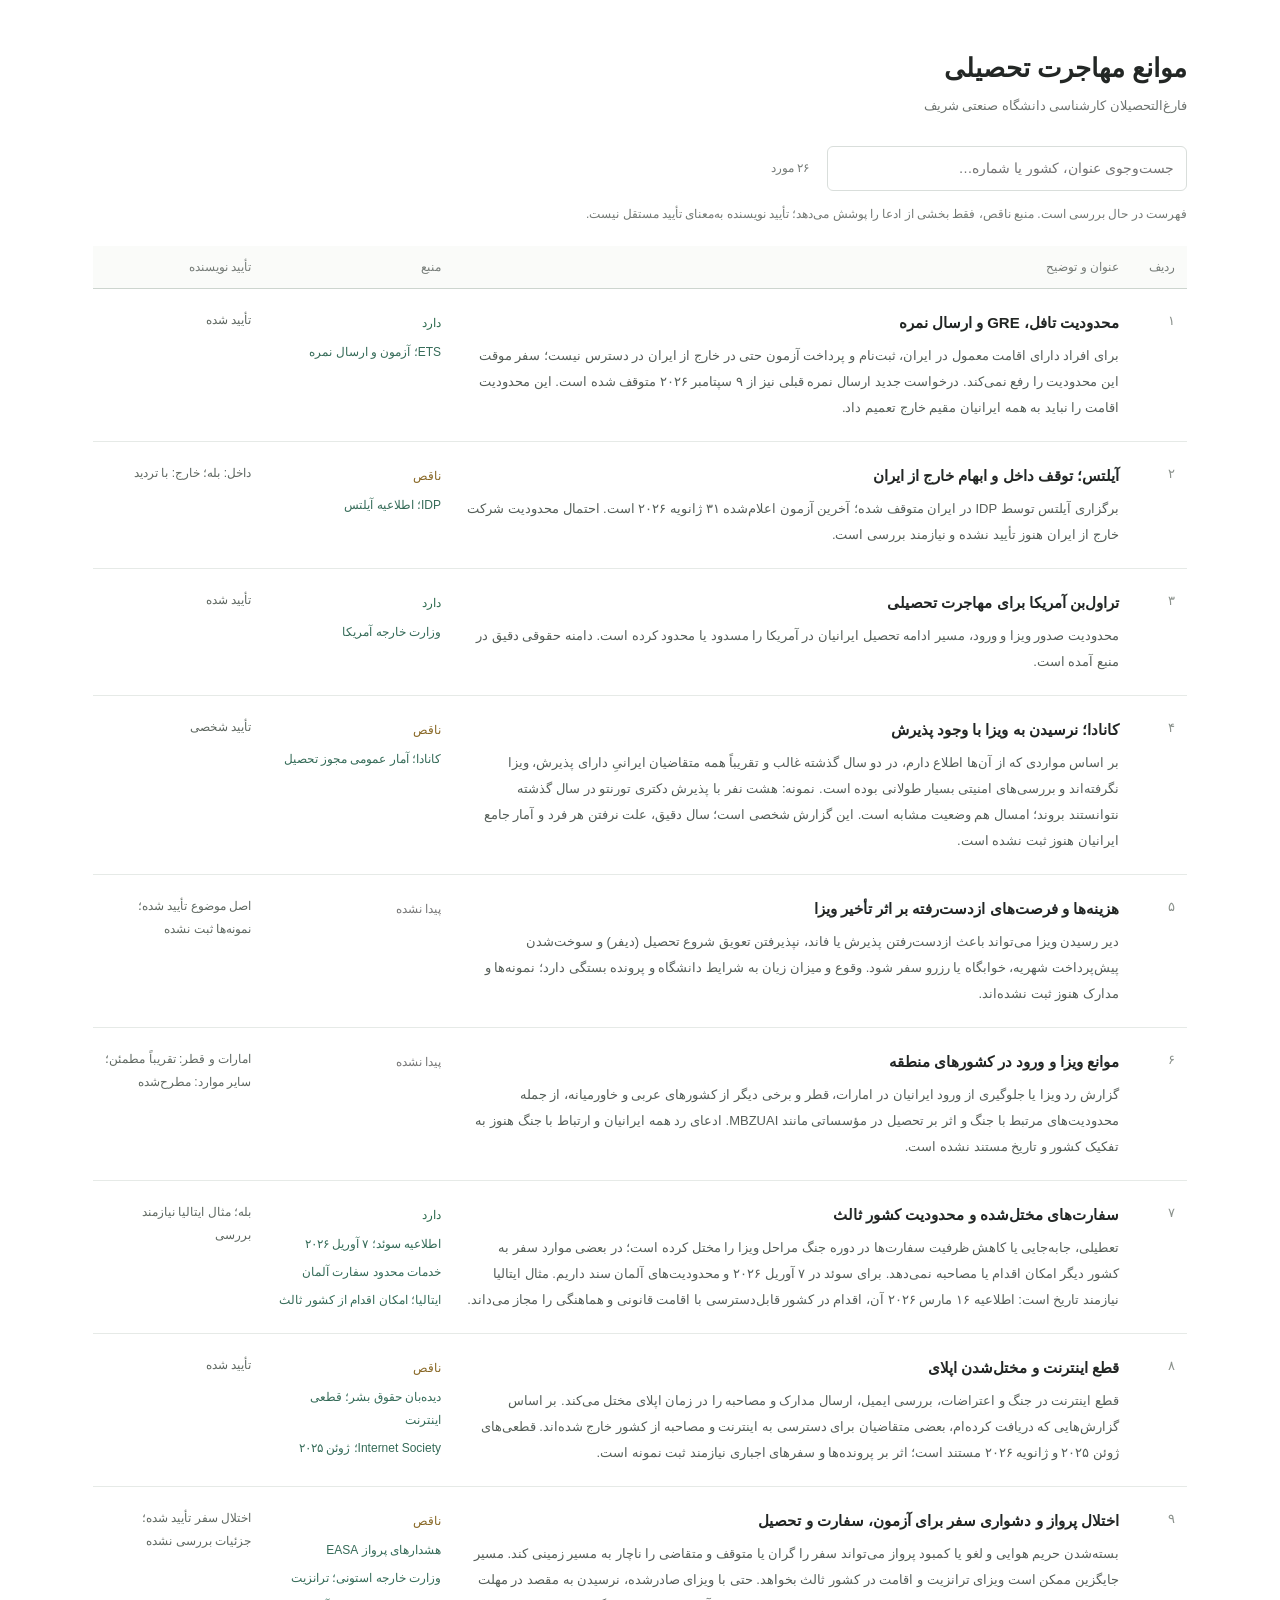
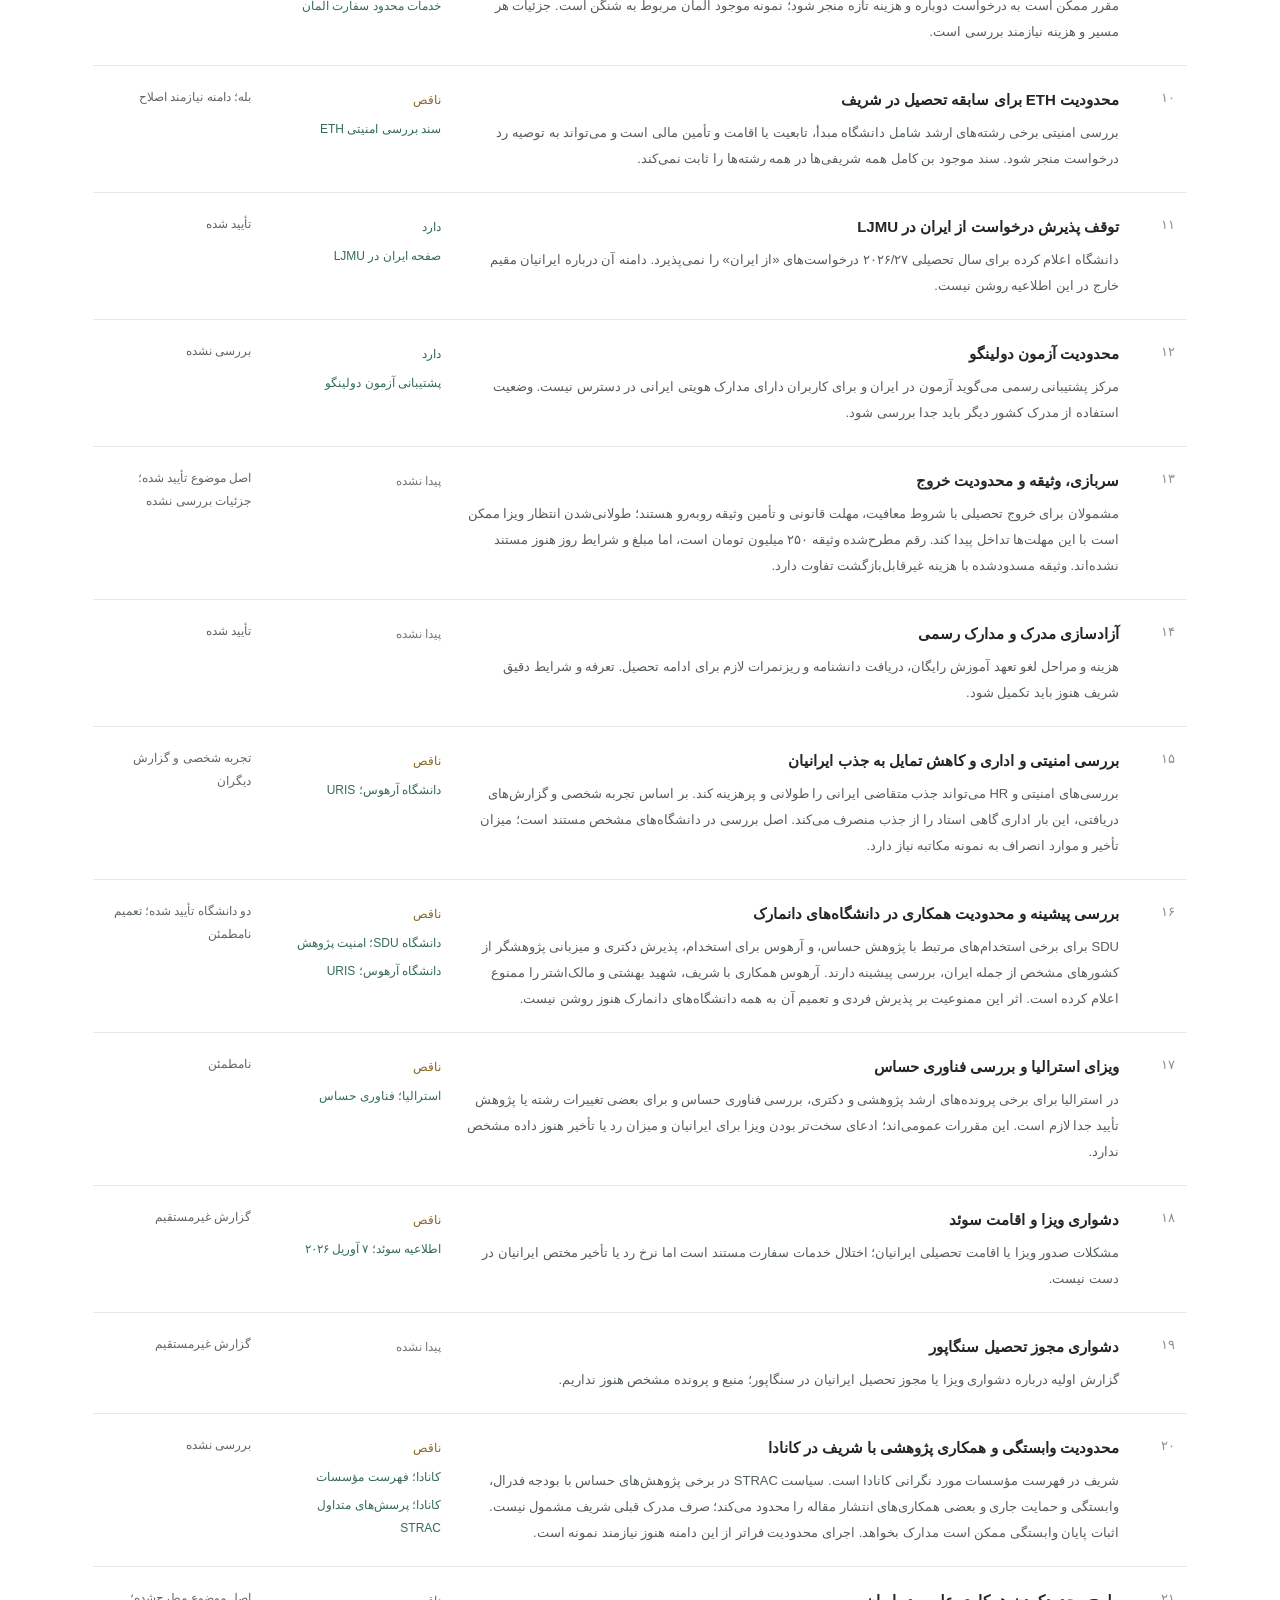
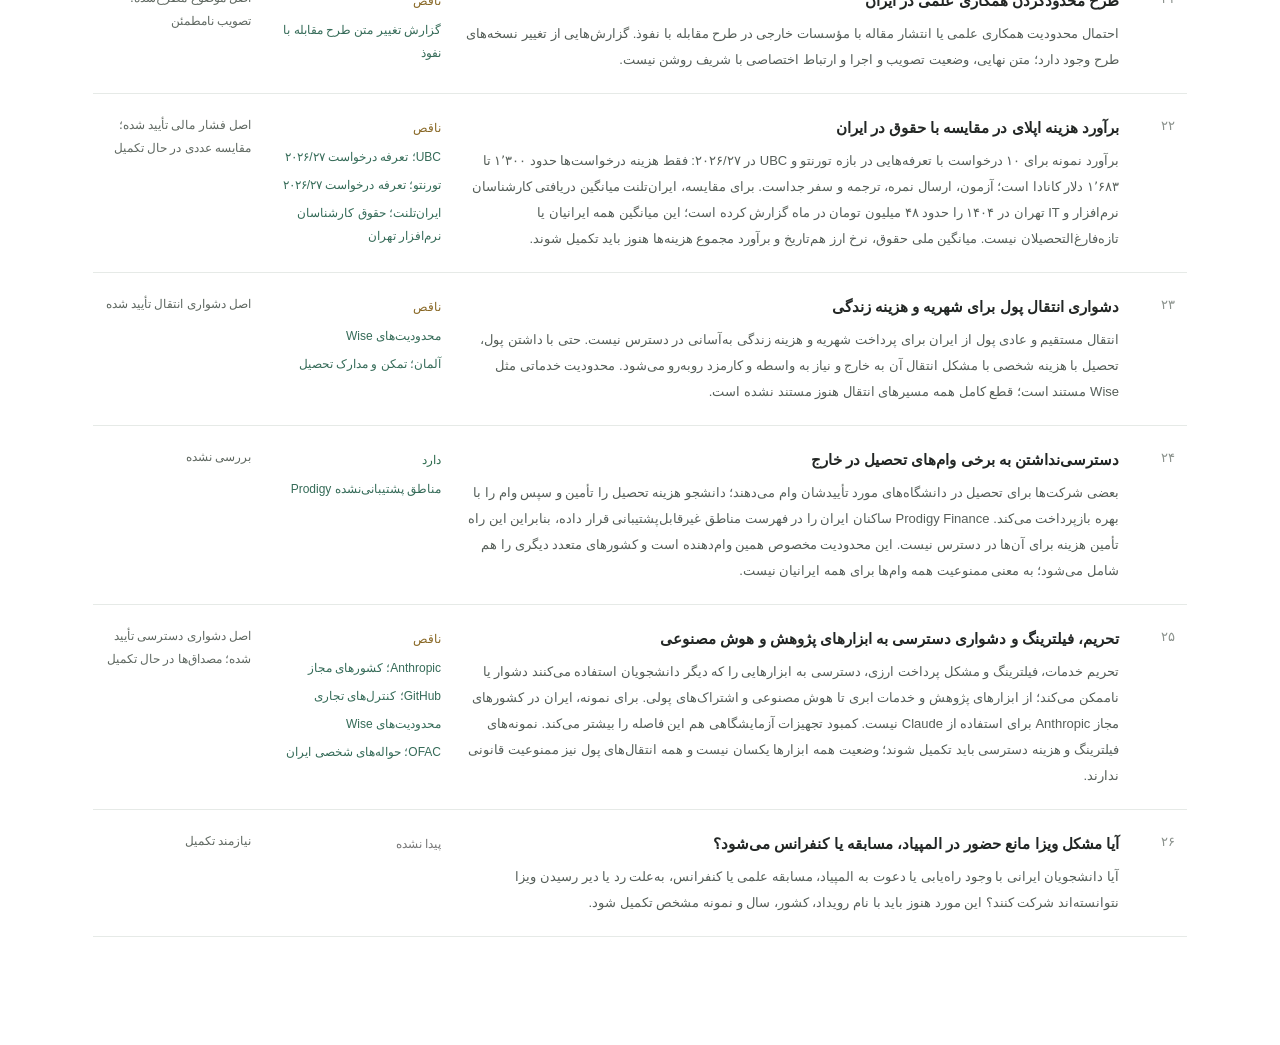
==== review.html @ e040405c "Add offline website and Persian reading guide" ====
<!doctype html>
<html lang="fa" dir="rtl"><head><meta charset="utf-8"><meta name="viewport" content="width=device-width, initial-scale=1"><meta name="description" content="موانع ادامه تحصیل فارغ‌التحصیلان شریف؛ منابع و وضعیت بررسی"><title>موانع مهاجرت تحصیلی</title><style>*{box-sizing:border-box}body{margin:0;background:#fff;color:#232725;font-family:Tahoma,Arial,sans-serif;font-size:14px;line-height:1.9}main{max-width:1150px;margin:48px auto;padding:0 28px 60px}header{margin-bottom:28px}h1{font-size:26px;line-height:1.6;margin:0 0 4px}header p{margin:0;color:#6d736f;font-size:13px}.toolbar{display:flex;align-items:center;gap:18px;margin-bottom:12px}input{font:inherit;width:360px;max-width:100%;border:1px solid #d9dedb;border-radius:6px;padding:8px 12px;background:#fff;color:inherit}input:focus{outline:2px solid #729d8b;outline-offset:2px}#result-count{color:#757b77;font-size:12px;white-space:nowrap}.note{font-size:12px;color:#737974;margin:0 0 20px}table{width:100%;border-collapse:collapse;table-layout:fixed;text-align:right}th{font-size:12px;font-weight:400;color:#757b77;padding:10px 12px;border-bottom:1px solid #cdd5cf;background:#fafbf9}td{vertical-align:top;padding:20px 12px;border-bottom:1px solid #e6eae7}.num-col{width:56px}.source-col{width:190px}.confirm-col{width:170px}.number{color:#8a918c;font-size:13px}h2{font-size:15px;line-height:1.8;margin:0 0 7px}td p{margin:0;font-size:13px;color:#555e58;line-height:2}.status{font-size:12px;display:inline-block;margin-bottom:6px}.has-source{color:#2c6a4d}.partial{color:#876623}.missing{color:#777}.source-links{display:grid;gap:5px}.source-links a{font-size:12px;color:#356b58;text-decoration:none;text-underline-offset:4px}.source-links a:hover{text-decoration:underline}.confirmation{font-size:12px;color:#5f6861}tr:target{background:#f4f8f3}.sr-only{position:absolute;width:1px;height:1px;padding:0;margin:-1px;overflow:hidden;clip:rect(0,0,0,0);white-space:nowrap;border:0}[hidden]{display:none!important}#empty{color:#737974;text-align:center;padding:24px}@media(max-width:700px){main{margin:26px auto;padding:0 18px 40px}h1{font-size:22px}.toolbar{gap:10px}input{min-width:0;flex:1}table,tbody{display:block}thead{display:none}tr{display:grid;grid-template-columns:30px minmax(0,1fr);padding:18px 0;border-bottom:1px solid #e0e6e1}td{border:0;padding:0}td.number{grid-row:1 / 4;padding-top:2px}td.content{margin-bottom:12px}td.source,td.confirmation{grid-column:2;margin-top:8px}td.source::before{content:'منبع: ';font-size:12px;color:#737974}td.confirmation::before{content:'تأیید نویسنده: ';color:#737974}h2{font-size:14px}}@media print{main{margin:0;padding:0}.toolbar{display:none}.source-col{width:150px}.confirm-col{width:120px}td{padding:12px 8px}tr{break-inside:avoid}a{color:#222!important}}</style></head>
<body><main><header><h1>موانع مهاجرت تحصیلی</h1><p>فارغ‌التحصیلان کارشناسی دانشگاه صنعتی شریف</p></header>
<div class="toolbar"><label class="sr-only" for="search">جست‌وجو</label><input id="search" type="search" placeholder="جست‌وجوی عنوان، کشور یا شماره…" autocomplete="off"><span id="result-count" aria-live="polite"></span></div>
<p class="note">فهرست در حال بررسی است. منبع ناقص، فقط بخشی از ادعا را پوشش می‌دهد؛ تأیید نویسنده به‌معنای تأیید مستقل نیست.</p>
<table><thead><tr><th scope="col" class="num-col">ردیف</th><th scope="col">عنوان و توضیح</th><th scope="col" class="source-col">منبع</th><th scope="col" class="confirm-col">تأیید نویسنده</th></tr></thead><tbody id="list"></tbody></table><p id="empty" hidden>موردی پیدا نشد.</p>
</main><script>const sources={
  "ets": [
    "ETS؛ آزمون و ارسال نمره",
    "https://www.ets.org/iran-testing-update.html"
  ],
  "ielts": [
    "IDP؛ اطلاعیه آیلتس",
    "https://ielts.idp.com/iran/about/ielts-announcement"
  ],
  "usa": [
    "وزارت خارجه آمریکا",
    "https://travel.state.gov/content/travel/en/News/visas-news/suspension-of-visa-issuance-to-foreign-nationals-to-protect-the-security-of-the-united-states.html"
  ],
  "eth": [
    "سند بررسی امنیتی ETH",
    "https://ethz.ch/content/dam/ethz/associates/services/finance-and-controlling/open/Compliance/Exportkontrolle/Englisch/Factsheet_on_the_assessment_of_Master%27s_applications_security_screening.pdf"
  ],
  "ljmu": [
    "صفحه ایران در LJMU",
    "https://www.ljmu.ac.uk/study/courses/international-entry-requirements/iran"
  ],
  "det": [
    "پشتیبانی آزمون دولینگو",
    "https://testcenter.zendesk.com/hc/en-us/articles/48404390966925-Is-The-Duolingo-English-Test-available-in-Iran"
  ],
  "sweden": [
    "اطلاعیه سوئد؛ ۷ آوریل ۲۰۲۶",
    "https://www.swedenabroad.se/globalassets/ambassader/iran-teheran/documents/migration-till-hemsidan_engelska_260407.pdf"
  ],
  "germany": [
    "خدمات محدود سفارت آلمان",
    "https://teheran.diplo.de/ir-de/2752046-2752046"
  ],
  "italy": [
    "ایتالیا؛ امکان اقدام از کشور ثالث",
    "https://ambteheran.esteri.it/it/news/dall_ambasciata/2026/03/rilascio-dei-visti-allutenza-iraniana/"
  ],
  "internet": [
    "دیده‌بان حقوق بشر؛ قطعی اینترنت",
    "https://www.hrw.org/news/2026/01/12/irans-internet-blackout-concealing-atrocities"
  ],
  "warinternet": [
    "Internet Society؛ ژوئن ۲۰۲۵",
    "https://pulse.internetsociety.org/en/shutdowns/internet-suspended-in-iran-13-june-2025/"
  ],
  "flight": [
    "هشدارهای پرواز EASA",
    "https://www.easa.europa.eu/en/domains/air-operations/czibs"
  ],
  "au": [
    "دانشگاه آرهوس؛ URIS",
    "https://medarbejdere.au.dk/en/administration/research-support-and-collaboration/uris"
  ],
  "sdu": [
    "دانشگاه SDU؛ امنیت پژوهش",
    "https://sdunet.dk/en/servicesider/uris"
  ],
  "atas": [
    "راهنمای رسمی ATAS",
    "https://www.gov.uk/guidance/academic-technology-approval-scheme"
  ],
  "nl": [
    "دولت هلند؛ تحریم دانش",
    "https://www.government.nl/faq/secondary-vocational-education-mbo-and-tertiary-higher-education/do-i-need-an-exemption-from-the-knowledge-embargo"
  ],
  "australia": [
    "استرالیا؛ فناوری حساس",
    "https://www.homeaffairs.gov.au/about-us/our-portfolios/national-security/technology-and-data-security/critical-technology"
  ],
  "ausvisa": [
    "استرالیا؛ ویزای دانشجویی",
    "https://immi.homeaffairs.gov.au/visas/getting-a-visa/visa-listing/student-500"
  ],
  "strac": [
    "کانادا؛ پرسش‌های متداول STRAC",
    "https://www.science.gc.ca/site/science/en/safeguarding-your-research/guidelines-and-tools-implement-research-security/sensitive-technology-research-and-affiliations-concern/frequently-asked-questions-faq-policy-sensitive-technology-research-and-affiliations-concern"
  ],
  "nro": [
    "کانادا؛ فهرست مؤسسات",
    "https://science.gc.ca/site/science/en/safeguarding-your-research/guidelines-and-tools-implement-research-security/sensitive-technology-research-and-affiliations-concern/named-research-organizations"
  ],
  "bill": [
    "گزارش تغییر متن طرح مقابله با نفوذ",
    "https://parsi.euronews.com/2026/08/25/iran-foreign-influence-bill-impact-on-education-work-media-and-iranians-abroad"
  ],
  "toronto": [
    "شرایط پذیرش تورنتو",
    "https://www.sgs.utoronto.ca/future-students/admission-application-requirements/"
  ],
  "ubc": [
    "UBC؛ معافیت هزینه درخواست",
    "https://www.grad.ubc.ca/faq/3240"
  ],
  "wise": [
    "محدودیت‌های Wise",
    "https://wise.com/help/articles/2978049/where-can-i-use-wise"
  ],
  "loan": [
    "مناطق پشتیبانی‌نشده Prodigy",
    "https://support.prodigyfinance.com/hc/en-us/articles/360000134385-Which-regions-aren-t-eligible-for-a-loan"
  ],
  "fundde": [
    "آلمان؛ تمکن و مدارک تحصیل",
    "https://teheran.diplo.de/ir-de/02-service/merkblatt-studium-2492580"
  ],
  "funduk": [
    "بریتانیا؛ شرایط مالی",
    "https://www.gov.uk/student-visa/money"
  ],
  "github": [
    "GitHub؛ کنترل‌های تجاری",
    "https://docs.github.com/en/site-policy/other-site-policies/github-and-trade-controls"
  ],
  "women": [
    "گزارش محدودیت سفر زنان",
    "https://www.hrw.org/report/2023/07/18/trapped/how-male-guardianship-policies-restrict-womens-travel-and-mobility-middle"
  ],
  "transit": [
    "وزارت خارجه استونی؛ ترانزیت",
    "https://www.vm.ee/en/consular-visa-and-travel-information/visa-information/application-schengen-visa"
  ],
  "canada": [
    "کانادا؛ آمار عمومی مجوز تحصیل",
    "https://www.canada.ca/en/immigration-refugees-citizenship/corporate/transparency/committees/cimm-mar-23-2026/international-students.html"
  ],
  "ubcfee": [
    "UBC؛ تعرفه درخواست ۲۰۲۶/۲۷",
    "https://www.grad.ubc.ca/prospective-students/application-admission/online-application-fee"
  ],
  "torontofee": [
    "تورنتو؛ تعرفه درخواست ۲۰۲۶/۲۷",
    "https://www.sgs.utoronto.ca/future-students/faq/"
  ],
  "salary": [
    "ایران‌تلنت؛ حقوق کارشناسان نرم‌افزار تهران",
    "https://salary.irantalent.com/salary-report/software-it-infrastructure-expert-salary/"
  ],
  "claude": [
    "Anthropic؛ کشورهای مجاز",
    "https://www.anthropic.com/supported-countries"
  ],
  "remittance": [
    "OFAC؛ حواله‌های شخصی ایران",
    "https://ofac.treasury.gov/faqs/243"
  ]
};
const rawRows=[
  [
    "محدودیت تافل، GRE و ارسال نمره",
    "برای افراد دارای اقامت معمول در ایران، ثبت‌نام و پرداخت آزمون حتی در خارج از ایران در دسترس نیست؛ سفر موقت این محدودیت را رفع نمی‌کند. درخواست جدید ارسال نمره قبلی نیز از ۹ سپتامبر ۲۰۲۶ متوقف شده است. این محدودیت اقامت را نباید به همه ایرانیان مقیم خارج تعمیم داد.",
    "آزمون",
    "دارد",
    "تأیید شده",
    [
      "ets"
    ],
    "۸، ۱۰، ۱۱",
    "نویسنده"
  ],
  [
    "آیلتس؛ توقف داخل و ابهام خارج از ایران",
    "برگزاری آیلتس توسط IDP در ایران متوقف شده؛ آخرین آزمون اعلام‌شده ۳۱ ژانویه ۲۰۲۶ است. احتمال محدودیت شرکت خارج از ایران هنوز تأیید نشده و نیازمند بررسی است.",
    "آزمون",
    "ناقص",
    "داخل: بله؛ خارج: با تردید",
    [
      "ielts"
    ],
    "۹",
    "نویسنده"
  ],
  [
    "تراول‌بن آمریکا برای مهاجرت تحصیلی",
    "محدودیت صدور ویزا و ورود، مسیر ادامه تحصیل ایرانیان در آمریکا را مسدود یا محدود کرده است. دامنه حقوقی دقیق در منبع آمده است.",
    "ویزا و مقصد",
    "دارد",
    "تأیید شده",
    [
      "usa"
    ],
    "۱",
    "نویسنده"
  ],
  [
    "کانادا؛ نرسیدن به ویزا با وجود پذیرش",
    "بر اساس مواردی که از آن‌ها اطلاع دارم، در دو سال گذشته غالب و تقریباً همه متقاضیان ایرانیِ دارای پذیرش، ویزا نگرفته‌اند و بررسی‌های امنیتی بسیار طولانی بوده است. نمونه: هشت نفر با پذیرش دکتری تورنتو در سال گذشته نتوانستند بروند؛ امسال هم وضعیت مشابه است. این گزارش شخصی است؛ سال دقیق، علت نرفتن هر فرد و آمار جامع ایرانیان هنوز ثبت نشده است.",
    "ویزا و مقصد",
    "ناقص",
    "تأیید شخصی",
    [
      "canada"
    ],
    "۲، ۳",
    "نویسنده"
  ],
  [
    "هزینه‌ها و فرصت‌های ازدست‌رفته بر اثر تأخیر ویزا",
    "دیر رسیدن ویزا می‌تواند باعث ازدست‌رفتن پذیرش یا فاند، نپذیرفتن تعویق شروع تحصیل (دیفر) و سوخت‌شدن پیش‌پرداخت شهریه، خوابگاه یا رزرو سفر شود. وقوع و میزان زیان به شرایط دانشگاه و پرونده بستگی دارد؛ نمونه‌ها و مدارک هنوز ثبت نشده‌اند.",
    "پیامدها",
    "پیدا نشده",
    "اصل موضوع تأیید شده؛ نمونه‌ها ثبت نشده",
    [],
    "۵۵، ۵۷",
    "پیشنهاد پژوهش"
  ],
  [
    "موانع ویزا و ورود در کشورهای منطقه",
    "گزارش رد ویزا یا جلوگیری از ورود ایرانیان در امارات، قطر و برخی دیگر از کشورهای عربی و خاورمیانه، از جمله محدودیت‌های مرتبط با جنگ و اثر بر تحصیل در مؤسساتی مانند MBZUAI. ادعای رد همه ایرانیان و ارتباط با جنگ هنوز به تفکیک کشور و تاریخ مستند نشده است.",
    "ویزا و مقصد",
    "پیدا نشده",
    "امارات و قطر: تقریباً مطمئن؛ سایر موارد: مطرح‌شده",
    [],
    "۴، ۵",
    "نویسنده"
  ],
  [
    "سفارت‌های مختل‌شده و محدودیت کشور ثالث",
    "تعطیلی، جابه‌جایی یا کاهش ظرفیت سفارت‌ها در دوره جنگ مراحل ویزا را مختل کرده است؛ در بعضی موارد سفر به کشور دیگر امکان اقدام یا مصاحبه نمی‌دهد. برای سوئد در ۷ آوریل ۲۰۲۶ و محدودیت‌های آلمان سند داریم. مثال ایتالیا نیازمند تاریخ است: اطلاعیه ۱۶ مارس ۲۰۲۶ آن، اقدام در کشور قابل‌دسترسی با اقامت قانونی و هماهنگی را مجاز می‌داند.",
    "سفر و ارتباط",
    "دارد",
    "بله؛ مثال ایتالیا نیازمند بررسی",
    [
      "sweden",
      "germany",
      "italy"
    ],
    "۱۳، ۱۴",
    "نویسنده"
  ],
  [
    "قطع اینترنت و مختل‌شدن اپلای",
    "قطع اینترنت در جنگ و اعتراضات، بررسی ایمیل، ارسال مدارک و مصاحبه را در زمان اپلای مختل می‌کند. بر اساس گزارش‌هایی که دریافت کرده‌ام، بعضی متقاضیان برای دسترسی به اینترنت و مصاحبه از کشور خارج شده‌اند. قطعی‌های ژوئن ۲۰۲۵ و ژانویه ۲۰۲۶ مستند است؛ اثر بر پرونده‌ها و سفرهای اجباری نیازمند ثبت نمونه است.",
    "سفر و ارتباط",
    "ناقص",
    "تأیید شده",
    [
      "internet",
      "warinternet"
    ],
    "۱۵، ۱۶، ۱۷",
    "نویسنده"
  ],
  [
    "اختلال پرواز و دشواری سفر برای آزمون، سفارت و تحصیل",
    "بسته‌شدن حریم هوایی و لغو یا کمبود پرواز می‌تواند سفر را گران یا متوقف و متقاضی را ناچار به مسیر زمینی کند. مسیر جایگزین ممکن است ویزای ترانزیت و اقامت در کشور ثالث بخواهد. حتی با ویزای صادرشده، نرسیدن به مقصد در مهلت مقرر ممکن است به درخواست دوباره و هزینه تازه منجر شود؛ نمونه موجود آلمان مربوط به شنگن است. جزئیات هر مسیر و هزینه نیازمند بررسی است.",
    "سفر و ارتباط",
    "ناقص",
    "اختلال سفر تأیید شده؛ جزئیات بررسی نشده",
    [
      "flight",
      "transit",
      "germany"
    ],
    "۱۸، ۱۹، ۶۰، ۶۱",
    "نویسنده"
  ],
  [
    "محدودیت ETH برای سابقه تحصیل در شریف",
    "بررسی امنیتی برخی رشته‌های ارشد شامل دانشگاه مبدأ، تابعیت یا اقامت و تأمین مالی است و می‌تواند به توصیه رد درخواست منجر شود. سند موجود بن کامل همه شریفی‌ها در همه رشته‌ها را ثابت نمی‌کند.",
    "دانشگاه و پژوهش",
    "ناقص",
    "بله؛ دامنه نیازمند اصلاح",
    [
      "eth"
    ],
    "۶",
    "نویسنده"
  ],
  [
    "توقف پذیرش درخواست از ایران در LJMU",
    "دانشگاه اعلام کرده برای سال تحصیلی ۲۰۲۶/۲۷ درخواست‌های «از ایران» را نمی‌پذیرد. دامنه آن درباره ایرانیان مقیم خارج در این اطلاعیه روشن نیست.",
    "دانشگاه و پژوهش",
    "دارد",
    "تأیید شده",
    [
      "ljmu"
    ],
    "۷",
    "نویسنده"
  ],
  [
    "محدودیت آزمون دولینگو",
    "مرکز پشتیبانی رسمی می‌گوید آزمون در ایران و برای کاربران دارای مدارک هویتی ایرانی در دسترس نیست. وضعیت استفاده از مدرک کشور دیگر باید جدا بررسی شود.",
    "آزمون",
    "دارد",
    "بررسی نشده",
    [
      "det"
    ],
    "۱۲",
    "پیشنهاد پژوهش"
  ],
  [
    "سربازی، وثیقه و محدودیت خروج",
    "مشمولان برای خروج تحصیلی با شروط معافیت، مهلت قانونی و تأمین وثیقه روبه‌رو هستند؛ طولانی‌شدن انتظار ویزا ممکن است با این مهلت‌ها تداخل پیدا کند. رقم مطرح‌شده وثیقه ۲۵۰ میلیون تومان است، اما مبلغ و شرایط روز هنوز مستند نشده‌اند. وثیقه مسدودشده با هزینه غیرقابل‌بازگشت تفاوت دارد.",
    "موانع داخل ایران",
    "پیدا نشده",
    "اصل موضوع تأیید شده؛ جزئیات بررسی نشده",
    [],
    "۲۰، ۲۱، ۵۴",
    "نویسنده"
  ],
  [
    "آزادسازی مدرک و مدارک رسمی",
    "هزینه و مراحل لغو تعهد آموزش رایگان، دریافت دانشنامه و ریزنمرات لازم برای ادامه تحصیل. تعرفه و شرایط دقیق شریف هنوز باید تکمیل شود.",
    "موانع داخل ایران",
    "پیدا نشده",
    "تأیید شده",
    [],
    "۲۲",
    "نویسنده"
  ],
  [
    "بررسی امنیتی و اداری و کاهش تمایل به جذب ایرانیان",
    "بررسی‌های امنیتی و HR می‌تواند جذب متقاضی ایرانی را طولانی و پرهزینه کند. بر اساس تجربه شخصی و گزارش‌های دریافتی، این بار اداری گاهی استاد را از جذب منصرف می‌کند. اصل بررسی در دانشگاه‌های مشخص مستند است؛ میزان تأخیر و موارد انصراف به نمونه مکاتبه نیاز دارد.",
    "دانشگاه و پژوهش",
    "ناقص",
    "تجربه شخصی و گزارش دیگران",
    [
      "au"
    ],
    "۲۳، ۲۴",
    "نویسنده"
  ],
  [
    "بررسی پیشینه و محدودیت همکاری در دانشگاه‌های دانمارک",
    "SDU برای برخی استخدام‌های مرتبط با پژوهش حساس، و آرهوس برای استخدام، پذیرش دکتری و میزبانی پژوهشگر از کشورهای مشخص از جمله ایران، بررسی پیشینه دارند. آرهوس همکاری با شریف، شهید بهشتی و مالک‌اشتر را ممنوع اعلام کرده است. اثر این ممنوعیت بر پذیرش فردی و تعمیم آن به همه دانشگاه‌های دانمارک هنوز روشن نیست.",
    "دانشگاه و پژوهش",
    "ناقص",
    "دو دانشگاه تأیید شده؛ تعمیم نامطمئن",
    [
      "sdu",
      "au"
    ],
    "۲۵، ۲۶، ۲۷، ۲۸",
    "نویسنده"
  ],
  [
    "ویزای استرالیا و بررسی فناوری حساس",
    "در استرالیا برای برخی پرونده‌های ارشد پژوهشی و دکتری، بررسی فناوری حساس و برای بعضی تغییرات رشته یا پژوهش تأیید جدا لازم است. این مقررات عمومی‌اند؛ ادعای سخت‌تر بودن ویزا برای ایرانیان و میزان رد یا تأخیر هنوز داده مشخص ندارد.",
    "ویزا و مقصد",
    "ناقص",
    "نامطمئن",
    [
      "australia"
    ],
    "۲۹، ۳۴",
    "نویسنده"
  ],
  [
    "دشواری ویزا و اقامت سوئد",
    "مشکلات صدور ویزا یا اقامت تحصیلی ایرانیان؛ اختلال خدمات سفارت مستند است اما نرخ رد یا تأخیر مختص ایرانیان در دست نیست.",
    "ویزا و مقصد",
    "ناقص",
    "گزارش غیرمستقیم",
    [
      "sweden"
    ],
    "۳۰",
    "نویسنده"
  ],
  [
    "دشواری مجوز تحصیل سنگاپور",
    "گزارش اولیه درباره دشواری ویزا یا مجوز تحصیل ایرانیان در سنگاپور؛ منبع و پرونده مشخص هنوز نداریم.",
    "ویزا و مقصد",
    "پیدا نشده",
    "گزارش غیرمستقیم",
    [],
    "۳۱",
    "نویسنده"
  ],
  [
    "محدودیت وابستگی و همکاری پژوهشی با شریف در کانادا",
    "شریف در فهرست مؤسسات مورد نگرانی کانادا است. سیاست STRAC در برخی پژوهش‌های حساس با بودجه فدرال، وابستگی و حمایت جاری و بعضی همکاری‌های انتشار مقاله را محدود می‌کند؛ صرف مدرک قبلی شریف مشمول نیست. اثبات پایان وابستگی ممکن است مدارک بخواهد. اجرای محدودیت فراتر از این دامنه هنوز نیازمند نمونه است.",
    "دانشگاه و پژوهش",
    "ناقص",
    "بررسی نشده",
    [
      "nro",
      "strac"
    ],
    "۳۵، ۳۶، ۵۲",
    "پیشنهاد پژوهش"
  ],
  [
    "طرح محدودکردن همکاری علمی در ایران",
    "احتمال محدودیت همکاری علمی یا انتشار مقاله با مؤسسات خارجی در طرح مقابله با نفوذ. گزارش‌هایی از تغییر نسخه‌های طرح وجود دارد؛ متن نهایی، وضعیت تصویب و اجرا و ارتباط اختصاصی با شریف روشن نیست.",
    "موانع داخل ایران",
    "ناقص",
    "اصل موضوع مطرح‌شده؛ تصویب نامطمئن",
    [
      "bill"
    ],
    "۳۷",
    "نویسنده"
  ],
  [
    "برآورد هزینه اپلای در مقایسه با حقوق در ایران",
    "برآورد نمونه برای ۱۰ درخواست با تعرفه‌هایی در بازه تورنتو و UBC در ۲۰۲۶/۲۷: فقط هزینه درخواست‌ها حدود ۱٬۳۰۰ تا ۱٬۶۸۳ دلار کانادا است؛ آزمون، ارسال نمره، ترجمه و سفر جداست. برای مقایسه، ایران‌تلنت میانگین دریافتی کارشناسان نرم‌افزار و IT تهران در ۱۴۰۴ را حدود ۴۸ میلیون تومان در ماه گزارش کرده است؛ این میانگین همه ایرانیان یا تازه‌فارغ‌التحصیلان نیست. میانگین ملی حقوق، نرخ ارز هم‌تاریخ و برآورد مجموع هزینه‌ها هنوز باید تکمیل شوند.",
    "هزینه و پرداخت",
    "ناقص",
    "اصل فشار مالی تأیید شده؛ مقایسه عددی در حال تکمیل",
    [
      "ubcfee",
      "torontofee",
      "salary"
    ],
    "۴۰، ۴۱، ۴۶",
    "نویسنده"
  ],
  [
    "دشواری انتقال پول برای شهریه و هزینه زندگی",
    "انتقال مستقیم و عادی پول از ایران برای پرداخت شهریه و هزینه زندگی به‌آسانی در دسترس نیست. حتی با داشتن پول، تحصیل با هزینه شخصی با مشکل انتقال آن به خارج و نیاز به واسطه و کارمزد روبه‌رو می‌شود. محدودیت خدماتی مثل Wise مستند است؛ قطع کامل همه مسیرهای انتقال هنوز مستند نشده است.",
    "هزینه و پرداخت",
    "ناقص",
    "اصل دشواری انتقال تأیید شده",
    [
      "wise",
      "fundde"
    ],
    "۴۳، ۶۲",
    "نویسنده"
  ],
  [
    "دسترسی‌نداشتن به برخی وام‌های تحصیل در خارج",
    "بعضی شرکت‌ها برای تحصیل در دانشگاه‌های مورد تأییدشان وام می‌دهند؛ دانشجو هزینه تحصیل را تأمین و سپس وام را با بهره بازپرداخت می‌کند. Prodigy Finance ساکنان ایران را در فهرست مناطق غیرقابل‌پشتیبانی قرار داده، بنابراین این راه تأمین هزینه برای آن‌ها در دسترس نیست. این محدودیت مخصوص همین وام‌دهنده است و کشورهای متعدد دیگری را هم شامل می‌شود؛ به معنی ممنوعیت همه وام‌ها برای همه ایرانیان نیست.",
    "هزینه و پرداخت",
    "دارد",
    "بررسی نشده",
    [
      "loan"
    ],
    "۴۴",
    "پیشنهاد پژوهش"
  ],
  [
    "تحریم، فیلترینگ و دشواری دسترسی به ابزارهای پژوهش و هوش مصنوعی",
    "تحریم خدمات، فیلترینگ و مشکل پرداخت ارزی، دسترسی به ابزارهایی را که دیگر دانشجویان استفاده می‌کنند دشوار یا ناممکن می‌کند؛ از ابزارهای پژوهش و خدمات ابری تا هوش مصنوعی و اشتراک‌های پولی. برای نمونه، ایران در کشورهای مجاز Anthropic برای استفاده از Claude نیست. کمبود تجهیزات آزمایشگاهی هم این فاصله را بیشتر می‌کند. نمونه‌های فیلترینگ و هزینه دسترسی باید تکمیل شوند؛ وضعیت همه ابزارها یکسان نیست و همه انتقال‌های پول نیز ممنوعیت قانونی ندارند.",
    "دانشگاه و پژوهش",
    "ناقص",
    "اصل دشواری دسترسی تأیید شده؛ مصداق‌ها در حال تکمیل",
    [
      "claude",
      "github",
      "wise",
      "remittance"
    ],
    "۴۹، ۵۰",
    "نویسنده"
  ],
  [
    "آیا مشکل ویزا مانع حضور در المپیاد، مسابقه یا کنفرانس می‌شود؟",
    "آیا دانشجویان ایرانی با وجود راه‌یابی یا دعوت به المپیاد، مسابقه علمی یا کنفرانس، به‌علت رد یا دیر رسیدن ویزا نتوانسته‌اند شرکت کنند؟ این مورد هنوز باید با نام رویداد، کشور، سال و نمونه مشخص تکمیل شود.",
    "دانشگاه و پژوهش",
    "پیدا نشده",
    "نیازمند تکمیل",
    [],
    "۵۱",
    "پیشنهاد پژوهش"
  ]
];
const rows=rawRows.map((r,i)=>({id:i+1,title:r[0],description:r[1],category:r[2],evidence:r[3],confirmation:r[4],sources:r[5],old:r[6],origin:r[7]}));
</script><script>const fa=n=>String(n).replace(/\d/g,d=>'۰۱۲۳۴۵۶۷۸۹'[d]);
const norm=s=>String(s).replace(/[۰-۹]/g,d=>'۰۱۲۳۴۵۶۷۸۹'.indexOf(d)).replace(/[٠-٩]/g,d=>'٠١٢٣٤٥٦٧٨٩'.indexOf(d)).replace(/ي/g,'ی').replace(/ك/g,'ک').toLowerCase();
const esc=s=>String(s).replace(/[&<>"']/g,c=>({'&':'&amp;','<':'&lt;','>':'&gt;','"':'&quot;',"'":'&#39;'}[c]));
const search=document.getElementById('search');
function render(){
 const q=norm(search.value.trim());
 const visible=rows.filter(r=>!q||(/^\d+$/.test(q)?r.id===Number(q):norm([r.title,r.description,r.category,r.confirmation].join(' ')).includes(q)));
 document.getElementById('list').innerHTML=visible.map(r=>'<tr id="item-'+r.id+'"><td class="number">'+fa(r.id)+'</td><td class="content"><h2>'+esc(r.title)+'</h2><p>'+esc(r.description)+'</p></td><td class="source"><span class="status '+(r.evidence==='دارد'?'has-source':r.evidence==='ناقص'?'partial':'missing')+'">'+esc(r.evidence)+'</span><div class="source-links">'+r.sources.map(k=>'<a href="'+esc(sources[k][1])+'" target="_blank" rel="noopener noreferrer">'+esc(sources[k][0])+'</a>').join('')+'</div></td><td class="confirmation">'+esc(r.confirmation)+'</td></tr>').join('');
 document.getElementById('result-count').textContent=q?fa(visible.length)+' از '+fa(rows.length)+' مورد':fa(rows.length)+' مورد';
 document.getElementById('empty').hidden=visible.length>0;
}
search.addEventListener('input',render);render();
if(/^#item-\d+$/.test(location.hash))document.getElementById(location.hash.slice(1))?.scrollIntoView();
</script></body></html>
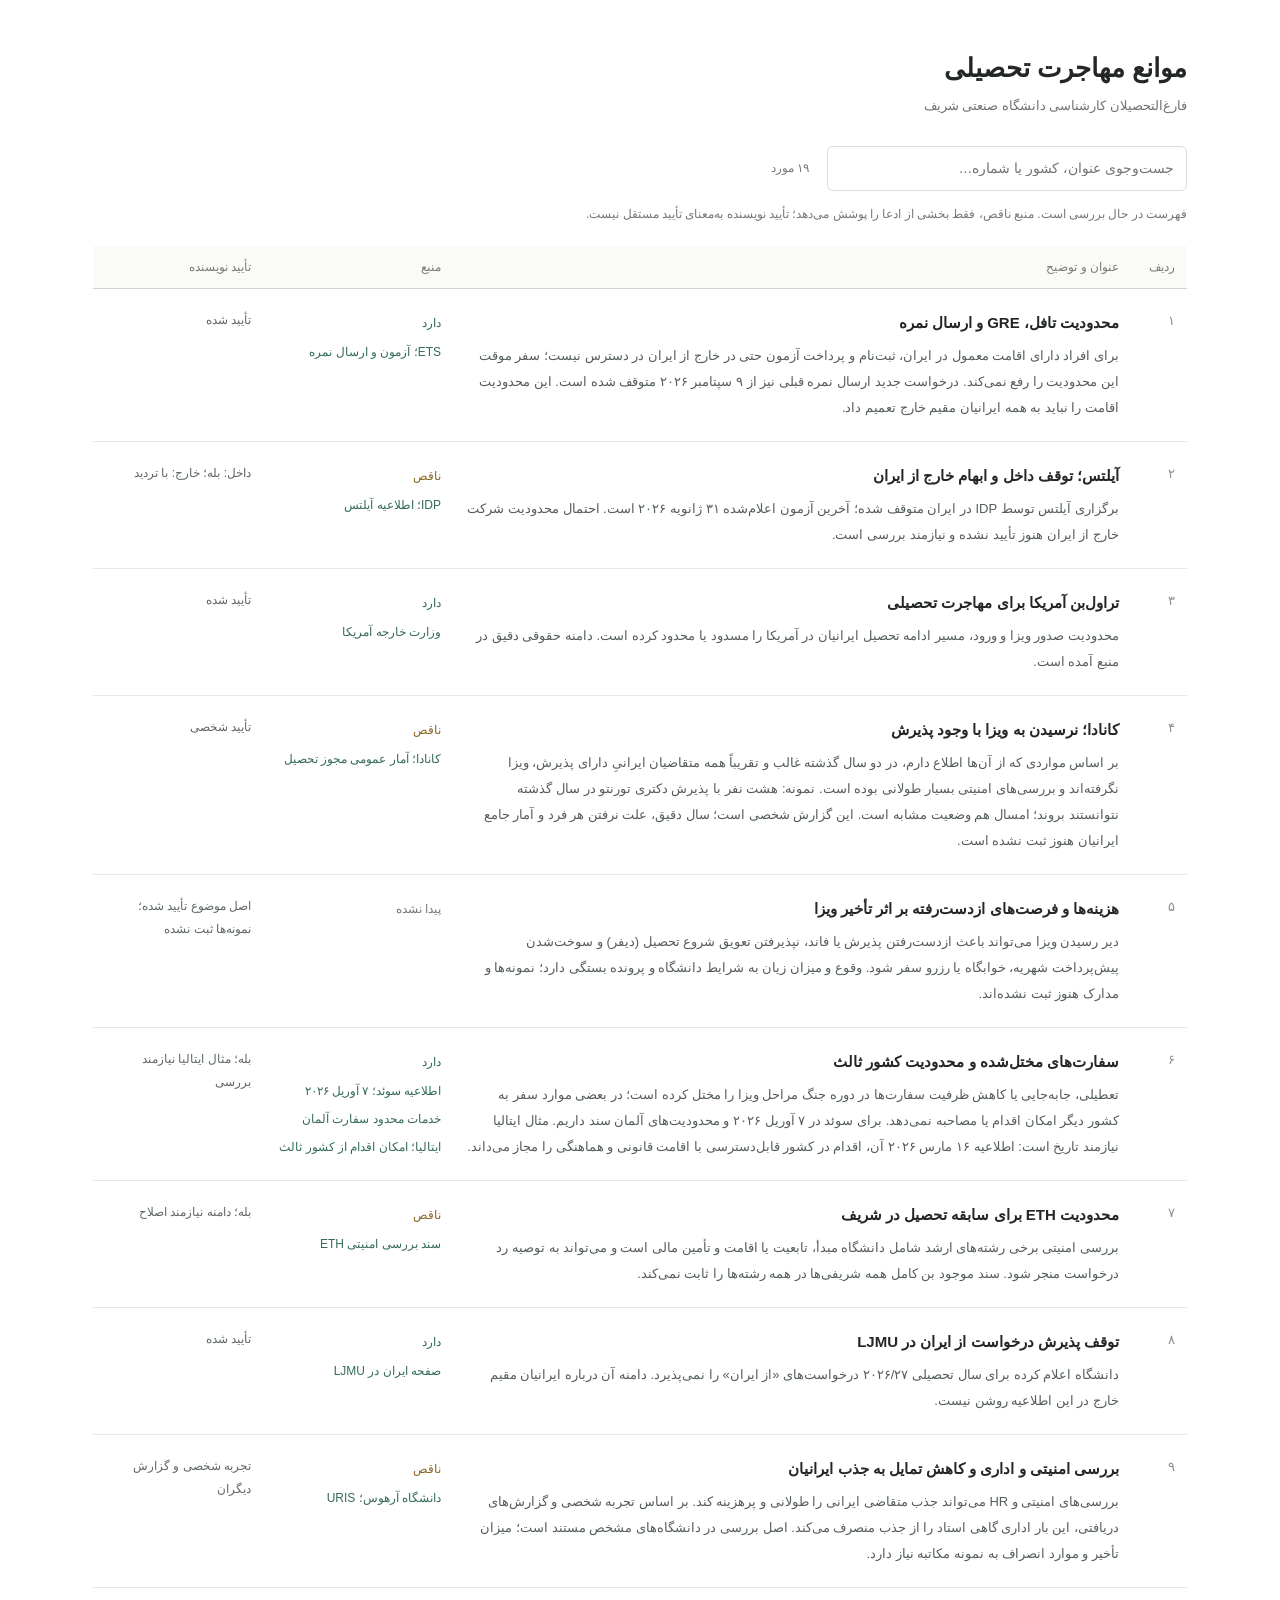
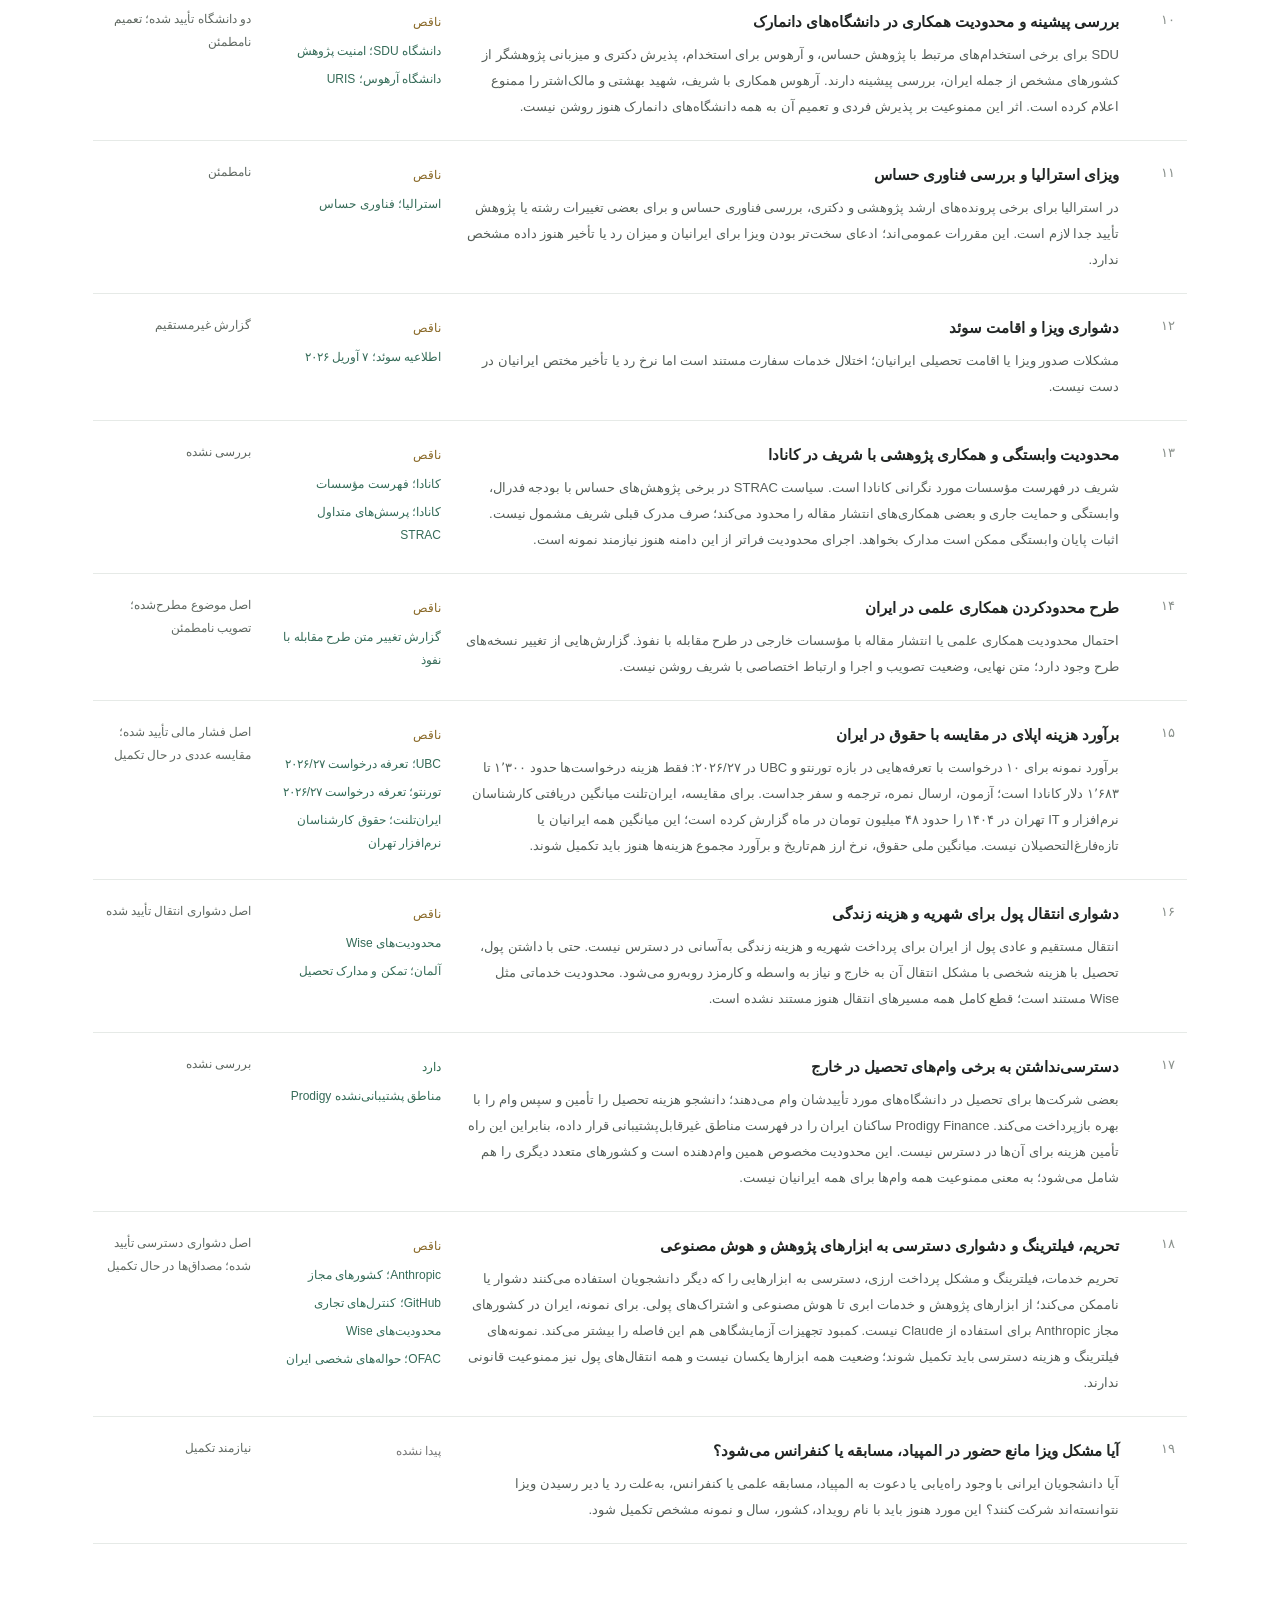
==== commit 77885880: "Remove seven requested items; retain 19 entries" ====
--- a/review.html
+++ b/review.html
@@ -210,16 +210,6 @@
     "پیشنهاد پژوهش"
   ],
   [
-    "موانع ویزا و ورود در کشورهای منطقه",
-    "گزارش رد ویزا یا جلوگیری از ورود ایرانیان در امارات، قطر و برخی دیگر از کشورهای عربی و خاورمیانه، از جمله محدودیت‌های مرتبط با جنگ و اثر بر تحصیل در مؤسساتی مانند MBZUAI. ادعای رد همه ایرانیان و ارتباط با جنگ هنوز به تفکیک کشور و تاریخ مستند نشده است.",
-    "ویزا و مقصد",
-    "پیدا نشده",
-    "امارات و قطر: تقریباً مطمئن؛ سایر موارد: مطرح‌شده",
-    [],
-    "۴، ۵",
-    "نویسنده"
-  ],
-  [
     "سفارت‌های مختل‌شده و محدودیت کشور ثالث",
     "تعطیلی، جابه‌جایی یا کاهش ظرفیت سفارت‌ها در دوره جنگ مراحل ویزا را مختل کرده است؛ در بعضی موارد سفر به کشور دیگر امکان اقدام یا مصاحبه نمی‌دهد. برای سوئد در ۷ آوریل ۲۰۲۶ و محدودیت‌های آلمان سند داریم. مثال ایتالیا نیازمند تاریخ است: اطلاعیه ۱۶ مارس ۲۰۲۶ آن، اقدام در کشور قابل‌دسترسی با اقامت قانونی و هماهنگی را مجاز می‌داند.",
     "سفر و ارتباط",
@@ -234,33 +224,6 @@
     "نویسنده"
   ],
   [
-    "قطع اینترنت و مختل‌شدن اپلای",
-    "قطع اینترنت در جنگ و اعتراضات، بررسی ایمیل، ارسال مدارک و مصاحبه را در زمان اپلای مختل می‌کند. بر اساس گزارش‌هایی که دریافت کرده‌ام، بعضی متقاضیان برای دسترسی به اینترنت و مصاحبه از کشور خارج شده‌اند. قطعی‌های ژوئن ۲۰۲۵ و ژانویه ۲۰۲۶ مستند است؛ اثر بر پرونده‌ها و سفرهای اجباری نیازمند ثبت نمونه است.",
-    "سفر و ارتباط",
-    "ناقص",
-    "تأیید شده",
-    [
-      "internet",
-      "warinternet"
-    ],
-    "۱۵، ۱۶، ۱۷",
-    "نویسنده"
-  ],
-  [
-    "اختلال پرواز و دشواری سفر برای آزمون، سفارت و تحصیل",
-    "بسته‌شدن حریم هوایی و لغو یا کمبود پرواز می‌تواند سفر را گران یا متوقف و متقاضی را ناچار به مسیر زمینی کند. مسیر جایگزین ممکن است ویزای ترانزیت و اقامت در کشور ثالث بخواهد. حتی با ویزای صادرشده، نرسیدن به مقصد در مهلت مقرر ممکن است به درخواست دوباره و هزینه تازه منجر شود؛ نمونه موجود آلمان مربوط به شنگن است. جزئیات هر مسیر و هزینه نیازمند بررسی است.",
-    "سفر و ارتباط",
-    "ناقص",
-    "اختلال سفر تأیید شده؛ جزئیات بررسی نشده",
-    [
-      "flight",
-      "transit",
-      "germany"
-    ],
-    "۱۸، ۱۹، ۶۰، ۶۱",
-    "نویسنده"
-  ],
-  [
     "محدودیت ETH برای سابقه تحصیل در شریف",
     "بررسی امنیتی برخی رشته‌های ارشد شامل دانشگاه مبدأ، تابعیت یا اقامت و تأمین مالی است و می‌تواند به توصیه رد درخواست منجر شود. سند موجود بن کامل همه شریفی‌ها در همه رشته‌ها را ثابت نمی‌کند.",
     "دانشگاه و پژوهش",
@@ -282,38 +245,6 @@
       "ljmu"
     ],
     "۷",
-    "نویسنده"
-  ],
-  [
-    "محدودیت آزمون دولینگو",
-    "مرکز پشتیبانی رسمی می‌گوید آزمون در ایران و برای کاربران دارای مدارک هویتی ایرانی در دسترس نیست. وضعیت استفاده از مدرک کشور دیگر باید جدا بررسی شود.",
-    "آزمون",
-    "دارد",
-    "بررسی نشده",
-    [
-      "det"
-    ],
-    "۱۲",
-    "پیشنهاد پژوهش"
-  ],
-  [
-    "سربازی، وثیقه و محدودیت خروج",
-    "مشمولان برای خروج تحصیلی با شروط معافیت، مهلت قانونی و تأمین وثیقه روبه‌رو هستند؛ طولانی‌شدن انتظار ویزا ممکن است با این مهلت‌ها تداخل پیدا کند. رقم مطرح‌شده وثیقه ۲۵۰ میلیون تومان است، اما مبلغ و شرایط روز هنوز مستند نشده‌اند. وثیقه مسدودشده با هزینه غیرقابل‌بازگشت تفاوت دارد.",
-    "موانع داخل ایران",
-    "پیدا نشده",
-    "اصل موضوع تأیید شده؛ جزئیات بررسی نشده",
-    [],
-    "۲۰، ۲۱، ۵۴",
-    "نویسنده"
-  ],
-  [
-    "آزادسازی مدرک و مدارک رسمی",
-    "هزینه و مراحل لغو تعهد آموزش رایگان، دریافت دانشنامه و ریزنمرات لازم برای ادامه تحصیل. تعرفه و شرایط دقیق شریف هنوز باید تکمیل شود.",
-    "موانع داخل ایران",
-    "پیدا نشده",
-    "تأیید شده",
-    [],
-    "۲۲",
     "نویسنده"
   ],
   [
@@ -363,16 +294,6 @@
       "sweden"
     ],
     "۳۰",
-    "نویسنده"
-  ],
-  [
-    "دشواری مجوز تحصیل سنگاپور",
-    "گزارش اولیه درباره دشواری ویزا یا مجوز تحصیل ایرانیان در سنگاپور؛ منبع و پرونده مشخص هنوز نداریم.",
-    "ویزا و مقصد",
-    "پیدا نشده",
-    "گزارش غیرمستقیم",
-    [],
-    "۳۱",
     "نویسنده"
   ],
   [
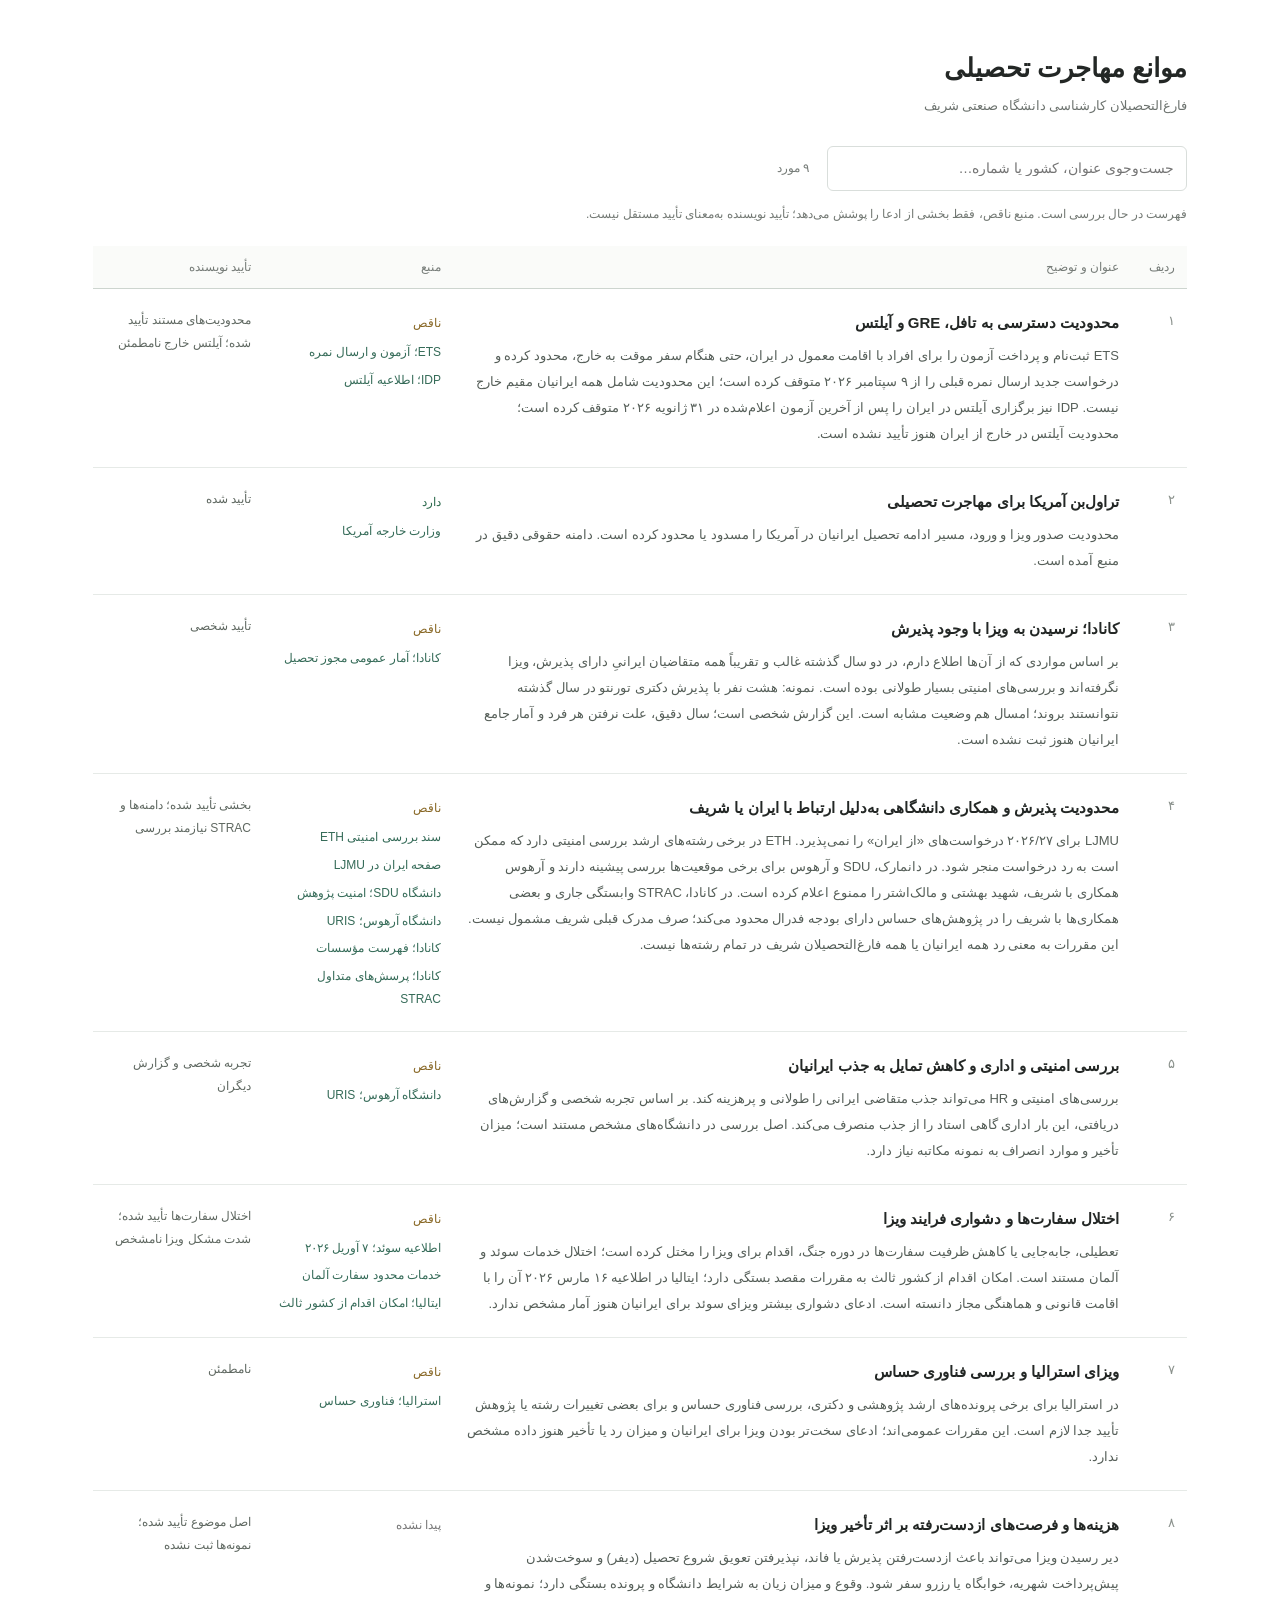
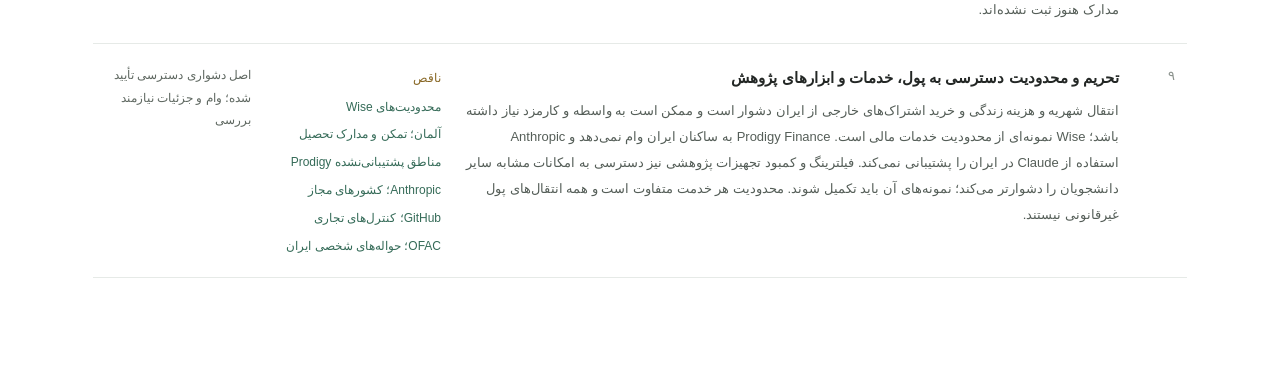
==== commit 1813fcdc: "Consolidate barriers into nine focused topics" ====
--- a/review.html
+++ b/review.html
@@ -152,27 +152,16 @@
 };
 const rawRows=[
   [
-    "محدودیت تافل، GRE و ارسال نمره",
-    "برای افراد دارای اقامت معمول در ایران، ثبت‌نام و پرداخت آزمون حتی در خارج از ایران در دسترس نیست؛ سفر موقت این محدودیت را رفع نمی‌کند. درخواست جدید ارسال نمره قبلی نیز از ۹ سپتامبر ۲۰۲۶ متوقف شده است. این محدودیت اقامت را نباید به همه ایرانیان مقیم خارج تعمیم داد.",
+    "محدودیت دسترسی به تافل، GRE و آیلتس",
+    "ETS ثبت‌نام و پرداخت آزمون را برای افراد با اقامت معمول در ایران، حتی هنگام سفر موقت به خارج، محدود کرده و درخواست جدید ارسال نمره قبلی را از ۹ سپتامبر ۲۰۲۶ متوقف کرده است؛ این محدودیت شامل همه ایرانیان مقیم خارج نیست. IDP نیز برگزاری آیلتس در ایران را پس از آخرین آزمون اعلام‌شده در ۳۱ ژانویه ۲۰۲۶ متوقف کرده است؛ محدودیت آیلتس در خارج از ایران هنوز تأیید نشده است.",
     "آزمون",
-    "دارد",
-    "تأیید شده",
-    [
-      "ets"
-    ],
-    "۸، ۱۰، ۱۱",
-    "نویسنده"
-  ],
-  [
-    "آیلتس؛ توقف داخل و ابهام خارج از ایران",
-    "برگزاری آیلتس توسط IDP در ایران متوقف شده؛ آخرین آزمون اعلام‌شده ۳۱ ژانویه ۲۰۲۶ است. احتمال محدودیت شرکت خارج از ایران هنوز تأیید نشده و نیازمند بررسی است.",
-    "آزمون",
-    "ناقص",
-    "داخل: بله؛ خارج: با تردید",
-    [
+    "ناقص",
+    "محدودیت‌های مستند تأیید شده؛ آیلتس خارج نامطمئن",
+    [
+      "ets",
       "ielts"
     ],
-    "۹",
+    "۸، ۱۰، ۱۱، ۹",
     "نویسنده"
   ],
   [
@@ -197,6 +186,61 @@
       "canada"
     ],
     "۲، ۳",
+    "نویسنده"
+  ],
+  [
+    "محدودیت پذیرش و همکاری دانشگاهی به‌دلیل ارتباط با ایران یا شریف",
+    "LJMU برای ۲۰۲۶/۲۷ درخواست‌های «از ایران» را نمی‌پذیرد. ETH در برخی رشته‌های ارشد بررسی امنیتی دارد که ممکن است به رد درخواست منجر شود. در دانمارک، SDU و آرهوس برای برخی موقعیت‌ها بررسی پیشینه دارند و آرهوس همکاری با شریف، شهید بهشتی و مالک‌اشتر را ممنوع اعلام کرده است. در کانادا، STRAC وابستگی جاری و بعضی همکاری‌ها با شریف را در پژوهش‌های حساس دارای بودجه فدرال محدود می‌کند؛ صرف مدرک قبلی شریف مشمول نیست. این مقررات به معنی رد همه ایرانیان یا همه فارغ‌التحصیلان شریف در تمام رشته‌ها نیست.",
+    "دانشگاه و پژوهش",
+    "ناقص",
+    "بخشی تأیید شده؛ دامنه‌ها و STRAC نیازمند بررسی",
+    [
+      "eth",
+      "ljmu",
+      "sdu",
+      "au",
+      "nro",
+      "strac"
+    ],
+    "۶، ۷، ۲۵، ۲۶، ۲۷، ۲۸، ۳۵، ۳۶، ۵۲",
+    "نویسنده"
+  ],
+  [
+    "بررسی امنیتی و اداری و کاهش تمایل به جذب ایرانیان",
+    "بررسی‌های امنیتی و HR می‌تواند جذب متقاضی ایرانی را طولانی و پرهزینه کند. بر اساس تجربه شخصی و گزارش‌های دریافتی، این بار اداری گاهی استاد را از جذب منصرف می‌کند. اصل بررسی در دانشگاه‌های مشخص مستند است؛ میزان تأخیر و موارد انصراف به نمونه مکاتبه نیاز دارد.",
+    "دانشگاه و پژوهش",
+    "ناقص",
+    "تجربه شخصی و گزارش دیگران",
+    [
+      "au"
+    ],
+    "۲۳، ۲۴",
+    "نویسنده"
+  ],
+  [
+    "اختلال سفارت‌ها و دشواری فرایند ویزا",
+    "تعطیلی، جابه‌جایی یا کاهش ظرفیت سفارت‌ها در دوره جنگ، اقدام برای ویزا را مختل کرده است؛ اختلال خدمات سوئد و آلمان مستند است. امکان اقدام از کشور ثالث به مقررات مقصد بستگی دارد؛ ایتالیا در اطلاعیه ۱۶ مارس ۲۰۲۶ آن را با اقامت قانونی و هماهنگی مجاز دانسته است. ادعای دشواری بیشتر ویزای سوئد برای ایرانیان هنوز آمار مشخص ندارد.",
+    "سفر و ارتباط",
+    "ناقص",
+    "اختلال سفارت‌ها تأیید شده؛ شدت مشکل ویزا نامشخص",
+    [
+      "sweden",
+      "germany",
+      "italy"
+    ],
+    "۱۳، ۱۴، ۳۰",
+    "نویسنده"
+  ],
+  [
+    "ویزای استرالیا و بررسی فناوری حساس",
+    "در استرالیا برای برخی پرونده‌های ارشد پژوهشی و دکتری، بررسی فناوری حساس و برای بعضی تغییرات رشته یا پژوهش تأیید جدا لازم است. این مقررات عمومی‌اند؛ ادعای سخت‌تر بودن ویزا برای ایرانیان و میزان رد یا تأخیر هنوز داده مشخص ندارد.",
+    "ویزا و مقصد",
+    "ناقص",
+    "نامطمئن",
+    [
+      "australia"
+    ],
+    "۲۹، ۳۴",
     "نویسنده"
   ],
   [
@@ -210,180 +254,21 @@
     "پیشنهاد پژوهش"
   ],
   [
-    "سفارت‌های مختل‌شده و محدودیت کشور ثالث",
-    "تعطیلی، جابه‌جایی یا کاهش ظرفیت سفارت‌ها در دوره جنگ مراحل ویزا را مختل کرده است؛ در بعضی موارد سفر به کشور دیگر امکان اقدام یا مصاحبه نمی‌دهد. برای سوئد در ۷ آوریل ۲۰۲۶ و محدودیت‌های آلمان سند داریم. مثال ایتالیا نیازمند تاریخ است: اطلاعیه ۱۶ مارس ۲۰۲۶ آن، اقدام در کشور قابل‌دسترسی با اقامت قانونی و هماهنگی را مجاز می‌داند.",
-    "سفر و ارتباط",
-    "دارد",
-    "بله؛ مثال ایتالیا نیازمند بررسی",
-    [
-      "sweden",
-      "germany",
-      "italy"
-    ],
-    "۱۳، ۱۴",
-    "نویسنده"
-  ],
-  [
-    "محدودیت ETH برای سابقه تحصیل در شریف",
-    "بررسی امنیتی برخی رشته‌های ارشد شامل دانشگاه مبدأ، تابعیت یا اقامت و تأمین مالی است و می‌تواند به توصیه رد درخواست منجر شود. سند موجود بن کامل همه شریفی‌ها در همه رشته‌ها را ثابت نمی‌کند.",
-    "دانشگاه و پژوهش",
-    "ناقص",
-    "بله؛ دامنه نیازمند اصلاح",
-    [
-      "eth"
-    ],
-    "۶",
-    "نویسنده"
-  ],
-  [
-    "توقف پذیرش درخواست از ایران در LJMU",
-    "دانشگاه اعلام کرده برای سال تحصیلی ۲۰۲۶/۲۷ درخواست‌های «از ایران» را نمی‌پذیرد. دامنه آن درباره ایرانیان مقیم خارج در این اطلاعیه روشن نیست.",
-    "دانشگاه و پژوهش",
-    "دارد",
-    "تأیید شده",
-    [
-      "ljmu"
-    ],
-    "۷",
-    "نویسنده"
-  ],
-  [
-    "بررسی امنیتی و اداری و کاهش تمایل به جذب ایرانیان",
-    "بررسی‌های امنیتی و HR می‌تواند جذب متقاضی ایرانی را طولانی و پرهزینه کند. بر اساس تجربه شخصی و گزارش‌های دریافتی، این بار اداری گاهی استاد را از جذب منصرف می‌کند. اصل بررسی در دانشگاه‌های مشخص مستند است؛ میزان تأخیر و موارد انصراف به نمونه مکاتبه نیاز دارد.",
-    "دانشگاه و پژوهش",
-    "ناقص",
-    "تجربه شخصی و گزارش دیگران",
-    [
-      "au"
-    ],
-    "۲۳، ۲۴",
-    "نویسنده"
-  ],
-  [
-    "بررسی پیشینه و محدودیت همکاری در دانشگاه‌های دانمارک",
-    "SDU برای برخی استخدام‌های مرتبط با پژوهش حساس، و آرهوس برای استخدام، پذیرش دکتری و میزبانی پژوهشگر از کشورهای مشخص از جمله ایران، بررسی پیشینه دارند. آرهوس همکاری با شریف، شهید بهشتی و مالک‌اشتر را ممنوع اعلام کرده است. اثر این ممنوعیت بر پذیرش فردی و تعمیم آن به همه دانشگاه‌های دانمارک هنوز روشن نیست.",
-    "دانشگاه و پژوهش",
-    "ناقص",
-    "دو دانشگاه تأیید شده؛ تعمیم نامطمئن",
-    [
-      "sdu",
-      "au"
-    ],
-    "۲۵، ۲۶، ۲۷، ۲۸",
-    "نویسنده"
-  ],
-  [
-    "ویزای استرالیا و بررسی فناوری حساس",
-    "در استرالیا برای برخی پرونده‌های ارشد پژوهشی و دکتری، بررسی فناوری حساس و برای بعضی تغییرات رشته یا پژوهش تأیید جدا لازم است. این مقررات عمومی‌اند؛ ادعای سخت‌تر بودن ویزا برای ایرانیان و میزان رد یا تأخیر هنوز داده مشخص ندارد.",
-    "ویزا و مقصد",
-    "ناقص",
-    "نامطمئن",
-    [
-      "australia"
-    ],
-    "۲۹، ۳۴",
-    "نویسنده"
-  ],
-  [
-    "دشواری ویزا و اقامت سوئد",
-    "مشکلات صدور ویزا یا اقامت تحصیلی ایرانیان؛ اختلال خدمات سفارت مستند است اما نرخ رد یا تأخیر مختص ایرانیان در دست نیست.",
-    "ویزا و مقصد",
-    "ناقص",
-    "گزارش غیرمستقیم",
-    [
-      "sweden"
-    ],
-    "۳۰",
-    "نویسنده"
-  ],
-  [
-    "محدودیت وابستگی و همکاری پژوهشی با شریف در کانادا",
-    "شریف در فهرست مؤسسات مورد نگرانی کانادا است. سیاست STRAC در برخی پژوهش‌های حساس با بودجه فدرال، وابستگی و حمایت جاری و بعضی همکاری‌های انتشار مقاله را محدود می‌کند؛ صرف مدرک قبلی شریف مشمول نیست. اثبات پایان وابستگی ممکن است مدارک بخواهد. اجرای محدودیت فراتر از این دامنه هنوز نیازمند نمونه است.",
-    "دانشگاه و پژوهش",
-    "ناقص",
-    "بررسی نشده",
-    [
-      "nro",
-      "strac"
-    ],
-    "۳۵، ۳۶، ۵۲",
-    "پیشنهاد پژوهش"
-  ],
-  [
-    "طرح محدودکردن همکاری علمی در ایران",
-    "احتمال محدودیت همکاری علمی یا انتشار مقاله با مؤسسات خارجی در طرح مقابله با نفوذ. گزارش‌هایی از تغییر نسخه‌های طرح وجود دارد؛ متن نهایی، وضعیت تصویب و اجرا و ارتباط اختصاصی با شریف روشن نیست.",
-    "موانع داخل ایران",
-    "ناقص",
-    "اصل موضوع مطرح‌شده؛ تصویب نامطمئن",
-    [
-      "bill"
-    ],
-    "۳۷",
-    "نویسنده"
-  ],
-  [
-    "برآورد هزینه اپلای در مقایسه با حقوق در ایران",
-    "برآورد نمونه برای ۱۰ درخواست با تعرفه‌هایی در بازه تورنتو و UBC در ۲۰۲۶/۲۷: فقط هزینه درخواست‌ها حدود ۱٬۳۰۰ تا ۱٬۶۸۳ دلار کانادا است؛ آزمون، ارسال نمره، ترجمه و سفر جداست. برای مقایسه، ایران‌تلنت میانگین دریافتی کارشناسان نرم‌افزار و IT تهران در ۱۴۰۴ را حدود ۴۸ میلیون تومان در ماه گزارش کرده است؛ این میانگین همه ایرانیان یا تازه‌فارغ‌التحصیلان نیست. میانگین ملی حقوق، نرخ ارز هم‌تاریخ و برآورد مجموع هزینه‌ها هنوز باید تکمیل شوند.",
+    "تحریم و محدودیت دسترسی به پول، خدمات و ابزارهای پژوهش",
+    "انتقال شهریه و هزینه زندگی و خرید اشتراک‌های خارجی از ایران دشوار است و ممکن است به واسطه و کارمزد نیاز داشته باشد؛ Wise نمونه‌ای از محدودیت خدمات مالی است. Prodigy Finance به ساکنان ایران وام نمی‌دهد و Anthropic استفاده از Claude در ایران را پشتیبانی نمی‌کند. فیلترینگ و کمبود تجهیزات پژوهشی نیز دسترسی به امکانات مشابه سایر دانشجویان را دشوارتر می‌کند؛ نمونه‌های آن باید تکمیل شوند. محدودیت هر خدمت متفاوت است و همه انتقال‌های پول غیرقانونی نیستند.",
     "هزینه و پرداخت",
     "ناقص",
-    "اصل فشار مالی تأیید شده؛ مقایسه عددی در حال تکمیل",
-    [
-      "ubcfee",
-      "torontofee",
-      "salary"
-    ],
-    "۴۰، ۴۱، ۴۶",
-    "نویسنده"
-  ],
-  [
-    "دشواری انتقال پول برای شهریه و هزینه زندگی",
-    "انتقال مستقیم و عادی پول از ایران برای پرداخت شهریه و هزینه زندگی به‌آسانی در دسترس نیست. حتی با داشتن پول، تحصیل با هزینه شخصی با مشکل انتقال آن به خارج و نیاز به واسطه و کارمزد روبه‌رو می‌شود. محدودیت خدماتی مثل Wise مستند است؛ قطع کامل همه مسیرهای انتقال هنوز مستند نشده است.",
-    "هزینه و پرداخت",
-    "ناقص",
-    "اصل دشواری انتقال تأیید شده",
+    "اصل دشواری دسترسی تأیید شده؛ وام و جزئیات نیازمند بررسی",
     [
       "wise",
-      "fundde"
-    ],
-    "۴۳، ۶۲",
-    "نویسنده"
-  ],
-  [
-    "دسترسی‌نداشتن به برخی وام‌های تحصیل در خارج",
-    "بعضی شرکت‌ها برای تحصیل در دانشگاه‌های مورد تأییدشان وام می‌دهند؛ دانشجو هزینه تحصیل را تأمین و سپس وام را با بهره بازپرداخت می‌کند. Prodigy Finance ساکنان ایران را در فهرست مناطق غیرقابل‌پشتیبانی قرار داده، بنابراین این راه تأمین هزینه برای آن‌ها در دسترس نیست. این محدودیت مخصوص همین وام‌دهنده است و کشورهای متعدد دیگری را هم شامل می‌شود؛ به معنی ممنوعیت همه وام‌ها برای همه ایرانیان نیست.",
-    "هزینه و پرداخت",
-    "دارد",
-    "بررسی نشده",
-    [
-      "loan"
-    ],
-    "۴۴",
-    "پیشنهاد پژوهش"
-  ],
-  [
-    "تحریم، فیلترینگ و دشواری دسترسی به ابزارهای پژوهش و هوش مصنوعی",
-    "تحریم خدمات، فیلترینگ و مشکل پرداخت ارزی، دسترسی به ابزارهایی را که دیگر دانشجویان استفاده می‌کنند دشوار یا ناممکن می‌کند؛ از ابزارهای پژوهش و خدمات ابری تا هوش مصنوعی و اشتراک‌های پولی. برای نمونه، ایران در کشورهای مجاز Anthropic برای استفاده از Claude نیست. کمبود تجهیزات آزمایشگاهی هم این فاصله را بیشتر می‌کند. نمونه‌های فیلترینگ و هزینه دسترسی باید تکمیل شوند؛ وضعیت همه ابزارها یکسان نیست و همه انتقال‌های پول نیز ممنوعیت قانونی ندارند.",
-    "دانشگاه و پژوهش",
-    "ناقص",
-    "اصل دشواری دسترسی تأیید شده؛ مصداق‌ها در حال تکمیل",
-    [
+      "fundde",
+      "loan",
       "claude",
       "github",
-      "wise",
       "remittance"
     ],
-    "۴۹، ۵۰",
-    "نویسنده"
-  ],
-  [
-    "آیا مشکل ویزا مانع حضور در المپیاد، مسابقه یا کنفرانس می‌شود؟",
-    "آیا دانشجویان ایرانی با وجود راه‌یابی یا دعوت به المپیاد، مسابقه علمی یا کنفرانس، به‌علت رد یا دیر رسیدن ویزا نتوانسته‌اند شرکت کنند؟ این مورد هنوز باید با نام رویداد، کشور، سال و نمونه مشخص تکمیل شود.",
-    "دانشگاه و پژوهش",
-    "پیدا نشده",
-    "نیازمند تکمیل",
-    [],
-    "۵۱",
-    "پیشنهاد پژوهش"
+    "۴۳، ۶۲، ۴۴، ۴۹، ۵۰",
+    "نویسنده"
   ]
 ];
 const rows=rawRows.map((r,i)=>({id:i+1,title:r[0],description:r[1],category:r[2],evidence:r[3],confirmation:r[4],sources:r[5],old:r[6],origin:r[7]}));
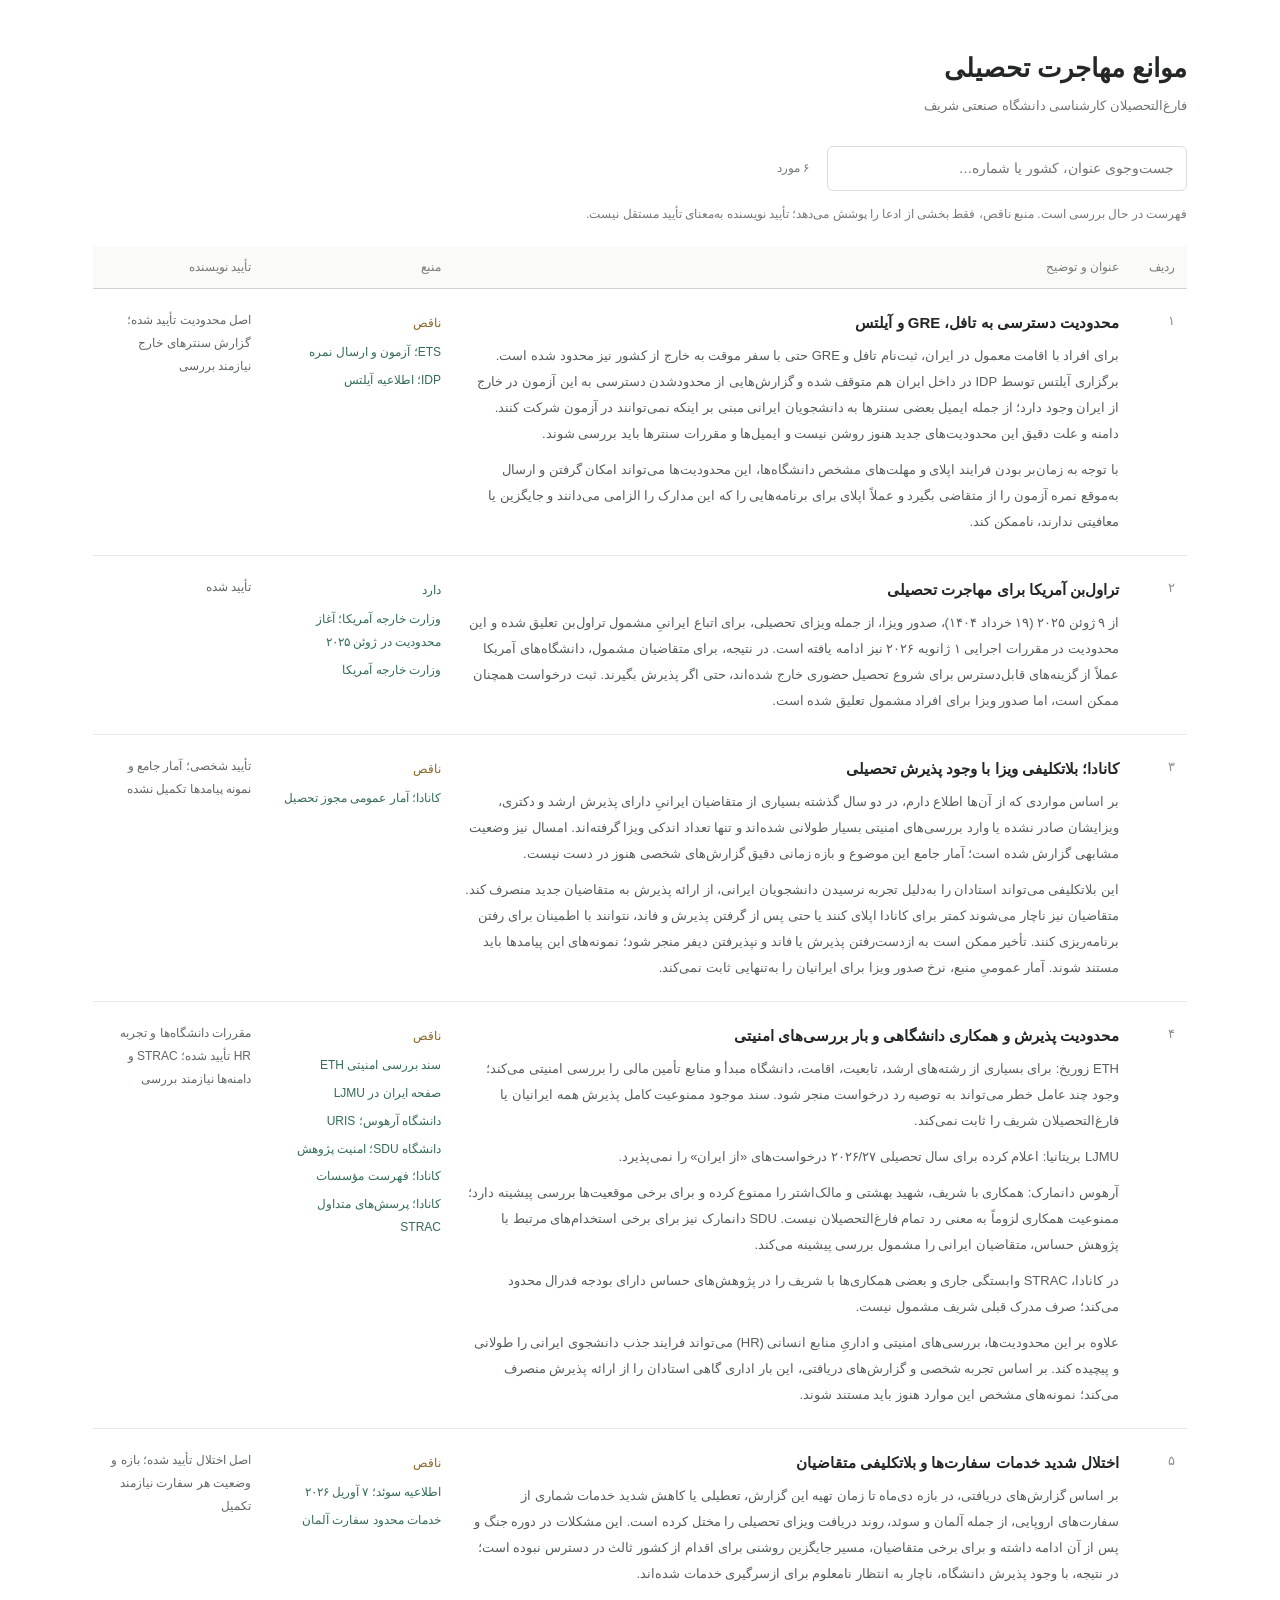
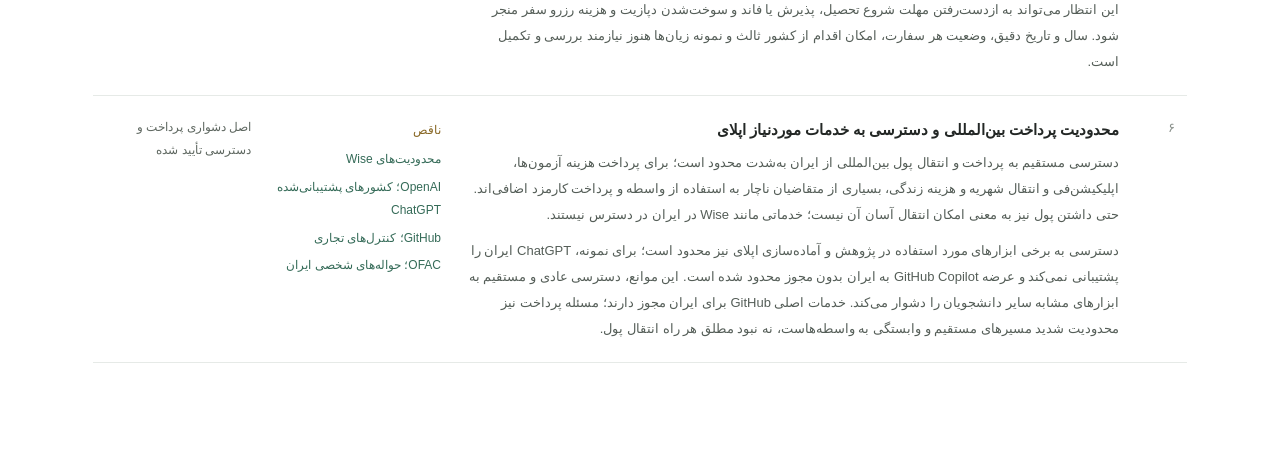
==== commit 6cdf2bb6: "Apply revised wording and consolidate six topics" ====
--- a/review.html
+++ b/review.html
@@ -1,5 +1,7 @@
 <!doctype html>
-<html lang="fa" dir="rtl"><head><meta charset="utf-8"><meta name="viewport" content="width=device-width, initial-scale=1"><meta name="description" content="موانع ادامه تحصیل فارغ‌التحصیلان شریف؛ منابع و وضعیت بررسی"><title>موانع مهاجرت تحصیلی</title><style>*{box-sizing:border-box}body{margin:0;background:#fff;color:#232725;font-family:Tahoma,Arial,sans-serif;font-size:14px;line-height:1.9}main{max-width:1150px;margin:48px auto;padding:0 28px 60px}header{margin-bottom:28px}h1{font-size:26px;line-height:1.6;margin:0 0 4px}header p{margin:0;color:#6d736f;font-size:13px}.toolbar{display:flex;align-items:center;gap:18px;margin-bottom:12px}input{font:inherit;width:360px;max-width:100%;border:1px solid #d9dedb;border-radius:6px;padding:8px 12px;background:#fff;color:inherit}input:focus{outline:2px solid #729d8b;outline-offset:2px}#result-count{color:#757b77;font-size:12px;white-space:nowrap}.note{font-size:12px;color:#737974;margin:0 0 20px}table{width:100%;border-collapse:collapse;table-layout:fixed;text-align:right}th{font-size:12px;font-weight:400;color:#757b77;padding:10px 12px;border-bottom:1px solid #cdd5cf;background:#fafbf9}td{vertical-align:top;padding:20px 12px;border-bottom:1px solid #e6eae7}.num-col{width:56px}.source-col{width:190px}.confirm-col{width:170px}.number{color:#8a918c;font-size:13px}h2{font-size:15px;line-height:1.8;margin:0 0 7px}td p{margin:0;font-size:13px;color:#555e58;line-height:2}.status{font-size:12px;display:inline-block;margin-bottom:6px}.has-source{color:#2c6a4d}.partial{color:#876623}.missing{color:#777}.source-links{display:grid;gap:5px}.source-links a{font-size:12px;color:#356b58;text-decoration:none;text-underline-offset:4px}.source-links a:hover{text-decoration:underline}.confirmation{font-size:12px;color:#5f6861}tr:target{background:#f4f8f3}.sr-only{position:absolute;width:1px;height:1px;padding:0;margin:-1px;overflow:hidden;clip:rect(0,0,0,0);white-space:nowrap;border:0}[hidden]{display:none!important}#empty{color:#737974;text-align:center;padding:24px}@media(max-width:700px){main{margin:26px auto;padding:0 18px 40px}h1{font-size:22px}.toolbar{gap:10px}input{min-width:0;flex:1}table,tbody{display:block}thead{display:none}tr{display:grid;grid-template-columns:30px minmax(0,1fr);padding:18px 0;border-bottom:1px solid #e0e6e1}td{border:0;padding:0}td.number{grid-row:1 / 4;padding-top:2px}td.content{margin-bottom:12px}td.source,td.confirmation{grid-column:2;margin-top:8px}td.source::before{content:'منبع: ';font-size:12px;color:#737974}td.confirmation::before{content:'تأیید نویسنده: ';color:#737974}h2{font-size:14px}}@media print{main{margin:0;padding:0}.toolbar{display:none}.source-col{width:150px}.confirm-col{width:120px}td{padding:12px 8px}tr{break-inside:avoid}a{color:#222!important}}</style></head>
+<html lang="fa" dir="rtl"><head><meta charset="utf-8"><meta name="viewport" content="width=device-width, initial-scale=1"><meta name="description" content="موانع ادامه تحصیل فارغ‌التحصیلان شریف؛ منابع و وضعیت بررسی"><title>موانع مهاجرت تحصیلی</title><style>*{box-sizing:border-box}body{margin:0;background:#fff;color:#232725;font-family:Tahoma,Arial,sans-serif;font-size:14px;line-height:1.9}main{max-width:1150px;margin:48px auto;padding:0 28px 60px}header{margin-bottom:28px}h1{font-size:26px;line-height:1.6;margin:0 0 4px}header p{margin:0;color:#6d736f;font-size:13px}.toolbar{display:flex;align-items:center;gap:18px;margin-bottom:12px}input{font:inherit;width:360px;max-width:100%;border:1px solid #d9dedb;border-radius:6px;padding:8px 12px;background:#fff;color:inherit}input:focus{outline:2px solid #729d8b;outline-offset:2px}#result-count{color:#757b77;font-size:12px;white-space:nowrap}.note{font-size:12px;color:#737974;margin:0 0 20px}table{width:100%;border-collapse:collapse;table-layout:fixed;text-align:right}th{font-size:12px;font-weight:400;color:#757b77;padding:10px 12px;border-bottom:1px solid #cdd5cf;background:#fafbf9}td{vertical-align:top;padding:20px 12px;border-bottom:1px solid #e6eae7}.num-col{width:56px}.source-col{width:190px}.confirm-col{width:170px}.number{color:#8a918c;font-size:13px}h2{font-size:15px;line-height:1.8;margin:0 0 7px}td p{margin:0;font-size:13px;color:#555e58;line-height:2}.status{font-size:12px;display:inline-block;margin-bottom:6px}.has-source{color:#2c6a4d}.partial{color:#876623}.missing{color:#777}.source-links{display:grid;gap:5px}.source-links a{font-size:12px;color:#356b58;text-decoration:none;text-underline-offset:4px}.source-links a:hover{text-decoration:underline}.confirmation{font-size:12px;color:#5f6861}tr:target{background:#f4f8f3}.sr-only{position:absolute;width:1px;height:1px;padding:0;margin:-1px;overflow:hidden;clip:rect(0,0,0,0);white-space:nowrap;border:0}[hidden]{display:none!important}#empty{color:#737974;text-align:center;padding:24px}@media(max-width:700px){main{margin:26px auto;padding:0 18px 40px}h1{font-size:22px}.toolbar{gap:10px}input{min-width:0;flex:1}table,tbody{display:block}thead{display:none}tr{display:grid;grid-template-columns:30px minmax(0,1fr);padding:18px 0;border-bottom:1px solid #e0e6e1}td{border:0;padding:0}td.number{grid-row:1 / 4;padding-top:2px}td.content{margin-bottom:12px}td.source,td.confirmation{grid-column:2;margin-top:8px}td.source::before{content:'منبع: ';font-size:12px;color:#737974}td.confirmation::before{content:'تأیید نویسنده: ';color:#737974}h2{font-size:14px}}@media print{main{margin:0;padding:0}.toolbar{display:none}.source-col{width:150px}.confirm-col{width:120px}td{padding:12px 8px}tr{break-inside:avoid}a{color:#222!important}}
+td p+p{margin-top:10px}
+</style></head>
 <body><main><header><h1>موانع مهاجرت تحصیلی</h1><p>فارغ‌التحصیلان کارشناسی دانشگاه صنعتی شریف</p></header>
 <div class="toolbar"><label class="sr-only" for="search">جست‌وجو</label><input id="search" type="search" placeholder="جست‌وجوی عنوان، کشور یا شماره…" autocomplete="off"><span id="result-count" aria-live="polite"></span></div>
 <p class="note">فهرست در حال بررسی است. منبع ناقص، فقط بخشی از ادعا را پوشش می‌دهد؛ تأیید نویسنده به‌معنای تأیید مستقل نیست.</p>
@@ -148,15 +150,23 @@
   "remittance": [
     "OFAC؛ حواله‌های شخصی ایران",
     "https://ofac.treasury.gov/faqs/243"
+  ],
+  "usaStart": [
+    "وزارت خارجه آمریکا؛ آغاز محدودیت در ژوئن ۲۰۲۵",
+    "https://travel.state.gov/content/travel/en/News/visas-news/suspension-of-visa-issuance-to-foreign-nationals-to-protect-the-united-states-from-foreign-terrorists-and-other-national-security-and-public-safety-threats.html"
+  ],
+  "chatgpt": [
+    "OpenAI؛ کشورهای پشتیبانی‌شده ChatGPT",
+    "https://help.openai.com/en/articles/7947663-chatgpt-supported-countries"
   ]
 };
 const rawRows=[
   [
     "محدودیت دسترسی به تافل، GRE و آیلتس",
-    "ETS ثبت‌نام و پرداخت آزمون را برای افراد با اقامت معمول در ایران، حتی هنگام سفر موقت به خارج، محدود کرده و درخواست جدید ارسال نمره قبلی را از ۹ سپتامبر ۲۰۲۶ متوقف کرده است؛ این محدودیت شامل همه ایرانیان مقیم خارج نیست. IDP نیز برگزاری آیلتس در ایران را پس از آخرین آزمون اعلام‌شده در ۳۱ ژانویه ۲۰۲۶ متوقف کرده است؛ محدودیت آیلتس در خارج از ایران هنوز تأیید نشده است.",
+    "برای افراد با اقامت معمول در ایران، ثبت‌نام تافل و GRE حتی با سفر موقت به خارج از کشور نیز محدود شده است. برگزاری آیلتس توسط IDP در داخل ایران هم متوقف شده و گزارش‌هایی از محدودشدن دسترسی به این آزمون در خارج از ایران وجود دارد؛ از جمله ایمیل بعضی سنترها به دانشجویان ایرانی مبنی بر اینکه نمی‌توانند در آزمون شرکت کنند. دامنه و علت دقیق این محدودیت‌های جدید هنوز روشن نیست و ایمیل‌ها و مقررات سنترها باید بررسی شوند.\nبا توجه به زمان‌بر بودن فرایند اپلای و مهلت‌های مشخص دانشگاه‌ها، این محدودیت‌ها می‌تواند امکان گرفتن و ارسال به‌موقع نمره آزمون را از متقاضی بگیرد و عملاً اپلای برای برنامه‌هایی را که این مدارک را الزامی می‌دانند و جایگزین یا معافیتی ندارند، ناممکن کند.",
     "آزمون",
     "ناقص",
-    "محدودیت‌های مستند تأیید شده؛ آیلتس خارج نامطمئن",
+    "اصل محدودیت تأیید شده؛ گزارش سنترهای خارج نیازمند بررسی",
     [
       "ets",
       "ielts"
@@ -166,22 +176,23 @@
   ],
   [
     "تراول‌بن آمریکا برای مهاجرت تحصیلی",
-    "محدودیت صدور ویزا و ورود، مسیر ادامه تحصیل ایرانیان در آمریکا را مسدود یا محدود کرده است. دامنه حقوقی دقیق در منبع آمده است.",
+    "از ۹ ژوئن ۲۰۲۵ (۱۹ خرداد ۱۴۰۴)، صدور ویزا، از جمله ویزای تحصیلی، برای اتباع ایرانیِ مشمول تراول‌بن تعلیق شده و این محدودیت در مقررات اجرایی ۱ ژانویه ۲۰۲۶ نیز ادامه یافته است. در نتیجه، برای متقاضیان مشمول، دانشگاه‌های آمریکا عملاً از گزینه‌های قابل‌دسترس برای شروع تحصیل حضوری خارج شده‌اند، حتی اگر پذیرش بگیرند. ثبت درخواست همچنان ممکن است، اما صدور ویزا برای افراد مشمول تعلیق شده است.",
     "ویزا و مقصد",
     "دارد",
     "تأیید شده",
     [
+      "usaStart",
       "usa"
     ],
     "۱",
     "نویسنده"
   ],
   [
-    "کانادا؛ نرسیدن به ویزا با وجود پذیرش",
-    "بر اساس مواردی که از آن‌ها اطلاع دارم، در دو سال گذشته غالب و تقریباً همه متقاضیان ایرانیِ دارای پذیرش، ویزا نگرفته‌اند و بررسی‌های امنیتی بسیار طولانی بوده است. نمونه: هشت نفر با پذیرش دکتری تورنتو در سال گذشته نتوانستند بروند؛ امسال هم وضعیت مشابه است. این گزارش شخصی است؛ سال دقیق، علت نرفتن هر فرد و آمار جامع ایرانیان هنوز ثبت نشده است.",
+    "کانادا؛ بلاتکلیفی ویزا با وجود پذیرش تحصیلی",
+    "بر اساس مواردی که از آن‌ها اطلاع دارم، در دو سال گذشته بسیاری از متقاضیان ایرانیِ دارای پذیرش ارشد و دکتری، ویزایشان صادر نشده یا وارد بررسی‌های امنیتی بسیار طولانی شده‌اند و تنها تعداد اندکی ویزا گرفته‌اند. امسال نیز وضعیت مشابهی گزارش شده است؛ آمار جامع این موضوع و بازه زمانی دقیق گزارش‌های شخصی هنوز در دست نیست.\nاین بلاتکلیفی می‌تواند استادان را به‌دلیل تجربه نرسیدن دانشجویان ایرانی، از ارائه پذیرش به متقاضیان جدید منصرف کند. متقاضیان نیز ناچار می‌شوند کمتر برای کانادا اپلای کنند یا حتی پس از گرفتن پذیرش و فاند، نتوانند با اطمینان برای رفتن برنامه‌ریزی کنند. تأخیر ممکن است به ازدست‌رفتن پذیرش یا فاند و نپذیرفتن دیفر منجر شود؛ نمونه‌های این پیامدها باید مستند شوند. آمار عمومیِ منبع، نرخ صدور ویزا برای ایرانیان را به‌تنهایی ثابت نمی‌کند.",
     "ویزا و مقصد",
     "ناقص",
-    "تأیید شخصی",
+    "تأیید شخصی؛ آمار جامع و نمونه پیامدها تکمیل نشده",
     [
       "canada"
     ],
@@ -189,81 +200,44 @@
     "نویسنده"
   ],
   [
-    "محدودیت پذیرش و همکاری دانشگاهی به‌دلیل ارتباط با ایران یا شریف",
-    "LJMU برای ۲۰۲۶/۲۷ درخواست‌های «از ایران» را نمی‌پذیرد. ETH در برخی رشته‌های ارشد بررسی امنیتی دارد که ممکن است به رد درخواست منجر شود. در دانمارک، SDU و آرهوس برای برخی موقعیت‌ها بررسی پیشینه دارند و آرهوس همکاری با شریف، شهید بهشتی و مالک‌اشتر را ممنوع اعلام کرده است. در کانادا، STRAC وابستگی جاری و بعضی همکاری‌ها با شریف را در پژوهش‌های حساس دارای بودجه فدرال محدود می‌کند؛ صرف مدرک قبلی شریف مشمول نیست. این مقررات به معنی رد همه ایرانیان یا همه فارغ‌التحصیلان شریف در تمام رشته‌ها نیست.",
+    "محدودیت پذیرش و همکاری دانشگاهی و بار بررسی‌های امنیتی",
+    "ETH زوریخ: برای بسیاری از رشته‌های ارشد، تابعیت، اقامت، دانشگاه مبدأ و منابع تأمین مالی را بررسی امنیتی می‌کند؛ وجود چند عامل خطر می‌تواند به توصیه رد درخواست منجر شود. سند موجود ممنوعیت کامل پذیرش همه ایرانیان یا فارغ‌التحصیلان شریف را ثابت نمی‌کند.\nLJMU بریتانیا: اعلام کرده برای سال تحصیلی ۲۰۲۶/۲۷ درخواست‌های «از ایران» را نمی‌پذیرد.\nآرهوس دانمارک: همکاری با شریف، شهید بهشتی و مالک‌اشتر را ممنوع کرده و برای برخی موقعیت‌ها بررسی پیشینه دارد؛ ممنوعیت همکاری لزوماً به معنی رد تمام فارغ‌التحصیلان نیست. SDU دانمارک نیز برای برخی استخدام‌های مرتبط با پژوهش حساس، متقاضیان ایرانی را مشمول بررسی پیشینه می‌کند.\nدر کانادا، STRAC وابستگی جاری و بعضی همکاری‌ها با شریف را در پژوهش‌های حساس دارای بودجه فدرال محدود می‌کند؛ صرف مدرک قبلی شریف مشمول نیست.\nعلاوه بر این محدودیت‌ها، بررسی‌های امنیتی و اداریِ منابع انسانی (HR) می‌تواند فرایند جذب دانشجوی ایرانی را طولانی و پیچیده کند. بر اساس تجربه شخصی و گزارش‌های دریافتی، این بار اداری گاهی استادان را از ارائه پذیرش منصرف می‌کند؛ نمونه‌های مشخص این موارد هنوز باید مستند شوند.",
     "دانشگاه و پژوهش",
     "ناقص",
-    "بخشی تأیید شده؛ دامنه‌ها و STRAC نیازمند بررسی",
+    "مقررات دانشگاه‌ها و تجربه HR تأیید شده؛ STRAC و دامنه‌ها نیازمند بررسی",
     [
       "eth",
       "ljmu",
+      "au",
       "sdu",
-      "au",
       "nro",
       "strac"
     ],
-    "۶، ۷، ۲۵، ۲۶، ۲۷، ۲۸، ۳۵، ۳۶، ۵۲",
-    "نویسنده"
-  ],
-  [
-    "بررسی امنیتی و اداری و کاهش تمایل به جذب ایرانیان",
-    "بررسی‌های امنیتی و HR می‌تواند جذب متقاضی ایرانی را طولانی و پرهزینه کند. بر اساس تجربه شخصی و گزارش‌های دریافتی، این بار اداری گاهی استاد را از جذب منصرف می‌کند. اصل بررسی در دانشگاه‌های مشخص مستند است؛ میزان تأخیر و موارد انصراف به نمونه مکاتبه نیاز دارد.",
-    "دانشگاه و پژوهش",
-    "ناقص",
-    "تجربه شخصی و گزارش دیگران",
-    [
-      "au"
-    ],
-    "۲۳، ۲۴",
-    "نویسنده"
-  ],
-  [
-    "اختلال سفارت‌ها و دشواری فرایند ویزا",
-    "تعطیلی، جابه‌جایی یا کاهش ظرفیت سفارت‌ها در دوره جنگ، اقدام برای ویزا را مختل کرده است؛ اختلال خدمات سوئد و آلمان مستند است. امکان اقدام از کشور ثالث به مقررات مقصد بستگی دارد؛ ایتالیا در اطلاعیه ۱۶ مارس ۲۰۲۶ آن را با اقامت قانونی و هماهنگی مجاز دانسته است. ادعای دشواری بیشتر ویزای سوئد برای ایرانیان هنوز آمار مشخص ندارد.",
+    "۶، ۷، ۲۵، ۲۶، ۲۷، ۲۸، ۳۵، ۳۶، ۵۲، ۲۳، ۲۴",
+    "نویسنده"
+  ],
+  [
+    "اختلال شدید خدمات سفارت‌ها و بلاتکلیفی متقاضیان",
+    "بر اساس گزارش‌های دریافتی، در بازه دی‌ماه تا زمان تهیه این گزارش، تعطیلی یا کاهش شدید خدمات شماری از سفارت‌های اروپایی، از جمله آلمان و سوئد، روند دریافت ویزای تحصیلی را مختل کرده است. این مشکلات در دوره جنگ و پس از آن ادامه داشته و برای برخی متقاضیان، مسیر جایگزین روشنی برای اقدام از کشور ثالث در دسترس نبوده است؛ در نتیجه، با وجود پذیرش دانشگاه، ناچار به انتظار نامعلوم برای ازسرگیری خدمات شده‌اند.\nاین انتظار می‌تواند به ازدست‌رفتن مهلت شروع تحصیل، پذیرش یا فاند و سوخت‌شدن دپازیت و هزینه رزرو سفر منجر شود. سال و تاریخ دقیق، وضعیت هر سفارت، امکان اقدام از کشور ثالث و نمونه زیان‌ها هنوز نیازمند بررسی و تکمیل است.",
     "سفر و ارتباط",
     "ناقص",
-    "اختلال سفارت‌ها تأیید شده؛ شدت مشکل ویزا نامشخص",
+    "اصل اختلال تأیید شده؛ بازه و وضعیت هر سفارت نیازمند تکمیل",
     [
       "sweden",
-      "germany",
-      "italy"
+      "germany"
     ],
     "۱۳، ۱۴، ۳۰",
     "نویسنده"
   ],
   [
-    "ویزای استرالیا و بررسی فناوری حساس",
-    "در استرالیا برای برخی پرونده‌های ارشد پژوهشی و دکتری، بررسی فناوری حساس و برای بعضی تغییرات رشته یا پژوهش تأیید جدا لازم است. این مقررات عمومی‌اند؛ ادعای سخت‌تر بودن ویزا برای ایرانیان و میزان رد یا تأخیر هنوز داده مشخص ندارد.",
-    "ویزا و مقصد",
-    "ناقص",
-    "نامطمئن",
-    [
-      "australia"
-    ],
-    "۲۹، ۳۴",
-    "نویسنده"
-  ],
-  [
-    "هزینه‌ها و فرصت‌های ازدست‌رفته بر اثر تأخیر ویزا",
-    "دیر رسیدن ویزا می‌تواند باعث ازدست‌رفتن پذیرش یا فاند، نپذیرفتن تعویق شروع تحصیل (دیفر) و سوخت‌شدن پیش‌پرداخت شهریه، خوابگاه یا رزرو سفر شود. وقوع و میزان زیان به شرایط دانشگاه و پرونده بستگی دارد؛ نمونه‌ها و مدارک هنوز ثبت نشده‌اند.",
-    "پیامدها",
-    "پیدا نشده",
-    "اصل موضوع تأیید شده؛ نمونه‌ها ثبت نشده",
-    [],
-    "۵۵، ۵۷",
-    "پیشنهاد پژوهش"
-  ],
-  [
-    "تحریم و محدودیت دسترسی به پول، خدمات و ابزارهای پژوهش",
-    "انتقال شهریه و هزینه زندگی و خرید اشتراک‌های خارجی از ایران دشوار است و ممکن است به واسطه و کارمزد نیاز داشته باشد؛ Wise نمونه‌ای از محدودیت خدمات مالی است. Prodigy Finance به ساکنان ایران وام نمی‌دهد و Anthropic استفاده از Claude در ایران را پشتیبانی نمی‌کند. فیلترینگ و کمبود تجهیزات پژوهشی نیز دسترسی به امکانات مشابه سایر دانشجویان را دشوارتر می‌کند؛ نمونه‌های آن باید تکمیل شوند. محدودیت هر خدمت متفاوت است و همه انتقال‌های پول غیرقانونی نیستند.",
+    "محدودیت پرداخت بین‌المللی و دسترسی به خدمات موردنیاز اپلای",
+    "دسترسی مستقیم به پرداخت و انتقال پول بین‌المللی از ایران به‌شدت محدود است؛ برای پرداخت هزینه آزمون‌ها، اپلیکیشن‌فی و انتقال شهریه و هزینه زندگی، بسیاری از متقاضیان ناچار به استفاده از واسطه و پرداخت کارمزد اضافی‌اند. حتی داشتن پول نیز به معنی امکان انتقال آسان آن نیست؛ خدماتی مانند Wise در ایران در دسترس نیستند.\nدسترسی به برخی ابزارهای مورد استفاده در پژوهش و آماده‌سازی اپلای نیز محدود است؛ برای نمونه، ChatGPT ایران را پشتیبانی نمی‌کند و عرضه GitHub Copilot به ایران بدون مجوز محدود شده است. این موانع، دسترسی عادی و مستقیم به ابزارهای مشابه سایر دانشجویان را دشوار می‌کند. خدمات اصلی GitHub برای ایران مجوز دارند؛ مسئله پرداخت نیز محدودیت شدید مسیرهای مستقیم و وابستگی به واسطه‌هاست، نه نبود مطلق هر راه انتقال پول.",
     "هزینه و پرداخت",
     "ناقص",
-    "اصل دشواری دسترسی تأیید شده؛ وام و جزئیات نیازمند بررسی",
+    "اصل دشواری پرداخت و دسترسی تأیید شده",
     [
       "wise",
-      "fundde",
-      "loan",
-      "claude",
+      "chatgpt",
       "github",
       "remittance"
     ],
@@ -279,7 +253,7 @@
 function render(){
  const q=norm(search.value.trim());
  const visible=rows.filter(r=>!q||(/^\d+$/.test(q)?r.id===Number(q):norm([r.title,r.description,r.category,r.confirmation].join(' ')).includes(q)));
- document.getElementById('list').innerHTML=visible.map(r=>'<tr id="item-'+r.id+'"><td class="number">'+fa(r.id)+'</td><td class="content"><h2>'+esc(r.title)+'</h2><p>'+esc(r.description)+'</p></td><td class="source"><span class="status '+(r.evidence==='دارد'?'has-source':r.evidence==='ناقص'?'partial':'missing')+'">'+esc(r.evidence)+'</span><div class="source-links">'+r.sources.map(k=>'<a href="'+esc(sources[k][1])+'" target="_blank" rel="noopener noreferrer">'+esc(sources[k][0])+'</a>').join('')+'</div></td><td class="confirmation">'+esc(r.confirmation)+'</td></tr>').join('');
+ document.getElementById('list').innerHTML=visible.map(r=>'<tr id="item-'+r.id+'"><td class="number">'+fa(r.id)+'</td><td class="content"><h2>'+esc(r.title)+'</h2><p>'+r.description.split('\n').map(esc).join('</p><p>')+'</p></td><td class="source"><span class="status '+(r.evidence==='دارد'?'has-source':r.evidence==='ناقص'?'partial':'missing')+'">'+esc(r.evidence)+'</span><div class="source-links">'+r.sources.map(k=>'<a href="'+esc(sources[k][1])+'" target="_blank" rel="noopener noreferrer">'+esc(sources[k][0])+'</a>').join('')+'</div></td><td class="confirmation">'+esc(r.confirmation)+'</td></tr>').join('');
  document.getElementById('result-count').textContent=q?fa(visible.length)+' از '+fa(rows.length)+' مورد':fa(rows.length)+' مورد';
  document.getElementById('empty').hidden=visible.length>0;
 }
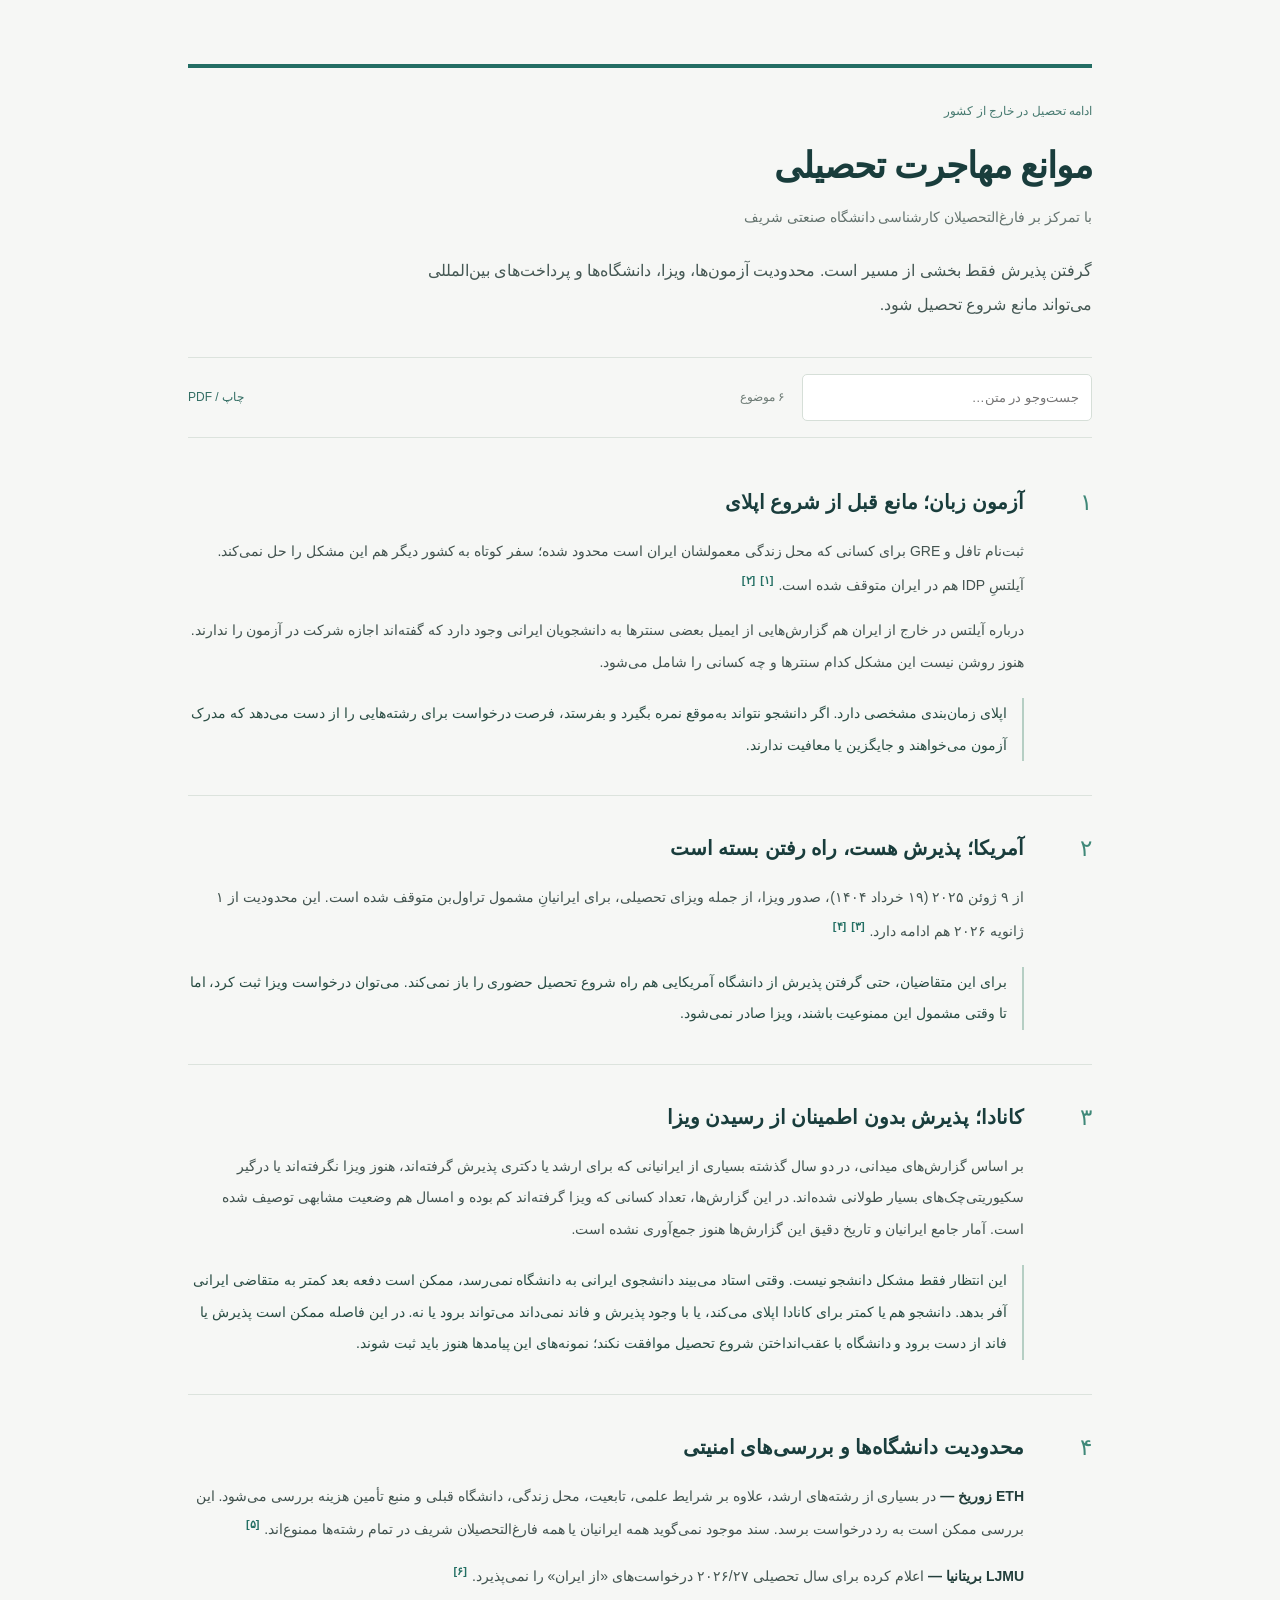
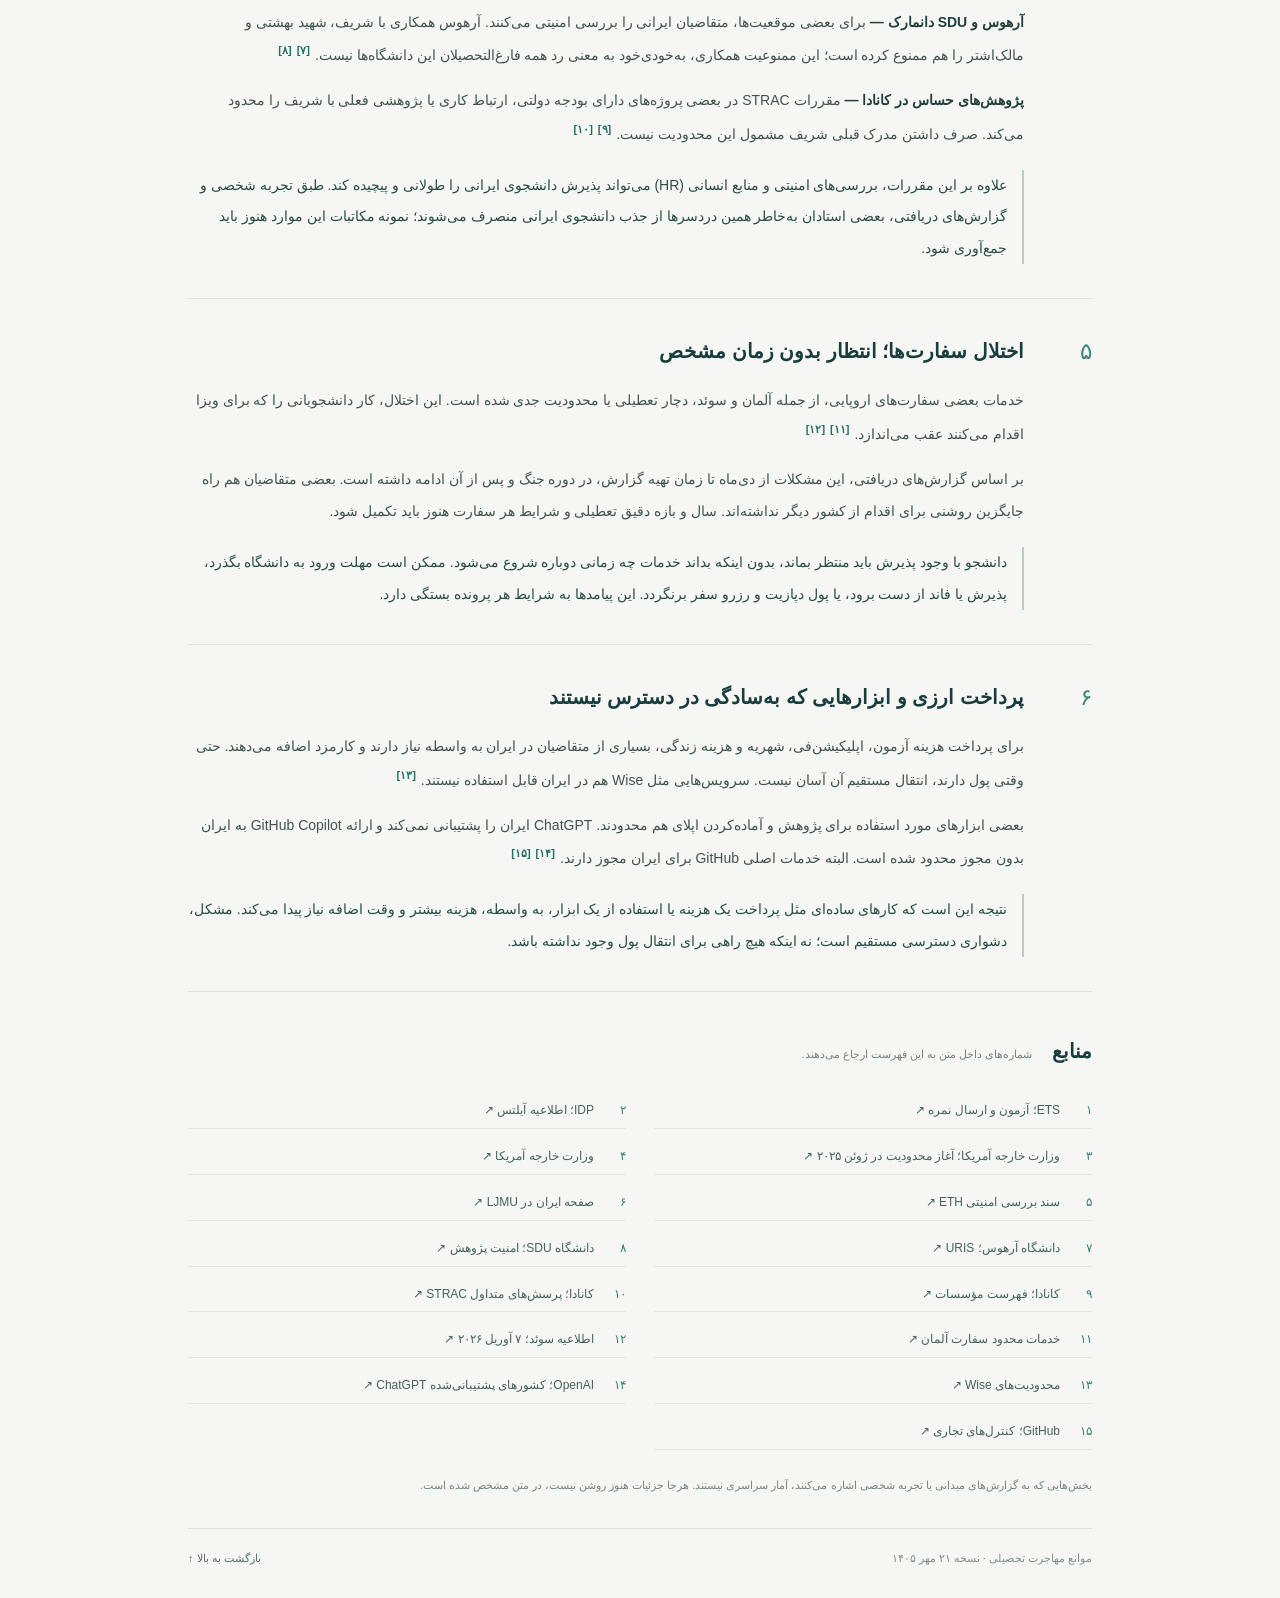
==== commit ada6d128: "Simplify Persian text and add numbered references" ====
--- a/review.html
+++ b/review.html
@@ -1,12 +1,10 @@
 <!doctype html>
-<html lang="fa" dir="rtl"><head><meta charset="utf-8"><meta name="viewport" content="width=device-width, initial-scale=1"><meta name="description" content="موانع ادامه تحصیل فارغ‌التحصیلان شریف؛ منابع و وضعیت بررسی"><title>موانع مهاجرت تحصیلی</title><style>*{box-sizing:border-box}body{margin:0;background:#fff;color:#232725;font-family:Tahoma,Arial,sans-serif;font-size:14px;line-height:1.9}main{max-width:1150px;margin:48px auto;padding:0 28px 60px}header{margin-bottom:28px}h1{font-size:26px;line-height:1.6;margin:0 0 4px}header p{margin:0;color:#6d736f;font-size:13px}.toolbar{display:flex;align-items:center;gap:18px;margin-bottom:12px}input{font:inherit;width:360px;max-width:100%;border:1px solid #d9dedb;border-radius:6px;padding:8px 12px;background:#fff;color:inherit}input:focus{outline:2px solid #729d8b;outline-offset:2px}#result-count{color:#757b77;font-size:12px;white-space:nowrap}.note{font-size:12px;color:#737974;margin:0 0 20px}table{width:100%;border-collapse:collapse;table-layout:fixed;text-align:right}th{font-size:12px;font-weight:400;color:#757b77;padding:10px 12px;border-bottom:1px solid #cdd5cf;background:#fafbf9}td{vertical-align:top;padding:20px 12px;border-bottom:1px solid #e6eae7}.num-col{width:56px}.source-col{width:190px}.confirm-col{width:170px}.number{color:#8a918c;font-size:13px}h2{font-size:15px;line-height:1.8;margin:0 0 7px}td p{margin:0;font-size:13px;color:#555e58;line-height:2}.status{font-size:12px;display:inline-block;margin-bottom:6px}.has-source{color:#2c6a4d}.partial{color:#876623}.missing{color:#777}.source-links{display:grid;gap:5px}.source-links a{font-size:12px;color:#356b58;text-decoration:none;text-underline-offset:4px}.source-links a:hover{text-decoration:underline}.confirmation{font-size:12px;color:#5f6861}tr:target{background:#f4f8f3}.sr-only{position:absolute;width:1px;height:1px;padding:0;margin:-1px;overflow:hidden;clip:rect(0,0,0,0);white-space:nowrap;border:0}[hidden]{display:none!important}#empty{color:#737974;text-align:center;padding:24px}@media(max-width:700px){main{margin:26px auto;padding:0 18px 40px}h1{font-size:22px}.toolbar{gap:10px}input{min-width:0;flex:1}table,tbody{display:block}thead{display:none}tr{display:grid;grid-template-columns:30px minmax(0,1fr);padding:18px 0;border-bottom:1px solid #e0e6e1}td{border:0;padding:0}td.number{grid-row:1 / 4;padding-top:2px}td.content{margin-bottom:12px}td.source,td.confirmation{grid-column:2;margin-top:8px}td.source::before{content:'منبع: ';font-size:12px;color:#737974}td.confirmation::before{content:'تأیید نویسنده: ';color:#737974}h2{font-size:14px}}@media print{main{margin:0;padding:0}.toolbar{display:none}.source-col{width:150px}.confirm-col{width:120px}td{padding:12px 8px}tr{break-inside:avoid}a{color:#222!important}}
-td p+p{margin-top:10px}
-</style></head>
-<body><main><header><h1>موانع مهاجرت تحصیلی</h1><p>فارغ‌التحصیلان کارشناسی دانشگاه صنعتی شریف</p></header>
-<div class="toolbar"><label class="sr-only" for="search">جست‌وجو</label><input id="search" type="search" placeholder="جست‌وجوی عنوان، کشور یا شماره…" autocomplete="off"><span id="result-count" aria-live="polite"></span></div>
-<p class="note">فهرست در حال بررسی است. منبع ناقص، فقط بخشی از ادعا را پوشش می‌دهد؛ تأیید نویسنده به‌معنای تأیید مستقل نیست.</p>
-<table><thead><tr><th scope="col" class="num-col">ردیف</th><th scope="col">عنوان و توضیح</th><th scope="col" class="source-col">منبع</th><th scope="col" class="confirm-col">تأیید نویسنده</th></tr></thead><tbody id="list"></tbody></table><p id="empty" hidden>موردی پیدا نشد.</p>
-</main><script>const sources={
+<html lang="fa" dir="rtl"><head><meta charset="utf-8"><meta name="viewport" content="width=device-width, initial-scale=1"><meta name="description" content="شش مانع پیش روی دانشجویان ایرانی برای ادامه تحصیل در خارج؛ همراه با توضیح روشن و منابع"><title>موانع مهاجرت تحصیلی</title><style>*{box-sizing:border-box}html{scroll-behavior:smooth;scroll-padding-top:24px}body{margin:0;background:#f6f7f5;color:#263b3b;font:15px/2.15 Tahoma,Arial,sans-serif}main{max-width:980px;margin:0 auto;padding:64px 38px 28px}.intro{border-top:4px solid #246e64;padding-top:26px;margin-bottom:34px}.eyebrow{color:#477a70;font-size:12px}h1{font-size:36px;line-height:1.65;letter-spacing:-1px;margin:10px 0 6px;color:#193d3c}.subtitle{font-size:14px;color:#64736e;margin:0}.lead{max-width:710px;font-size:16px;color:#455854;margin:22px 0 0}.toolbar{display:flex;align-items:center;gap:18px;padding:16px 0;border-top:1px solid #dce3dd;border-bottom:1px solid #dce3dd;margin-bottom:12px}input{font:inherit;font-size:13px;background:#fff;border:1px solid #d6dfd8;border-radius:5px;padding:9px 12px;width:290px;min-width:0}input:focus,button:focus-visible,a:focus-visible{outline:2px solid #3d8977;outline-offset:4px}button{font:inherit;font-size:12px;cursor:pointer;border:0;background:none;color:#336e64;padding:7px 0;margin-right:auto}#result-count{font-size:12px;color:#6d7b75;white-space:nowrap}.article{display:grid;grid-template-columns:48px minmax(0,1fr);gap:20px;padding:34px 0;border-bottom:1px solid #dce3dd}.number{color:#3f8878;font-size:23px;font-weight:400;line-height:1.6;font-variant-numeric:tabular-nums}.article h2{font-size:20px;line-height:1.8;margin:0 0 16px;color:#193d3c}.article p{margin:0 0 14px;color:#42534f;font-size:14px;line-height:2.25}.article p:last-child{margin-bottom:0}.article .effect{border-right:2px solid #b6cfc4;padding-right:15px;color:#294c43;margin-top:20px}.article strong{color:#233f3b;font-weight:700}.cite{font-size:11px;color:#236f63;white-space:nowrap;text-decoration:none;margin-right:5px;vertical-align:super;font-weight:700}.cite:hover{text-decoration:underline}.references{padding-top:38px}.section-heading{display:flex;align-items:baseline;gap:20px}.section-heading h2{margin:0;font-size:20px;color:#193d3c}.section-heading span{font-size:11px;color:#78837e}ol{margin:20px 0 0;padding:0;list-style:none;display:grid;grid-template-columns:1fr 1fr;gap:10px 28px;counter-reset:ref}.references li{counter-increment:ref;display:flex;gap:8px;font-size:12px;line-height:1.9;padding:6px 0;border-bottom:1px solid #e4e9e3;scroll-margin-top:25px}.references li::before{content:attr(data-number);color:#3b7f6f;min-width:24px}.references a{color:#45625a;text-decoration:none}.references a:hover{text-decoration:underline}.references li:target{background:#e3eee7;outline:5px solid #e3eee7}.source-note{font-size:11px;color:#7a857f;margin-top:24px;line-height:2}footer{display:flex;justify-content:space-between;gap:15px;font-size:11px;color:#819087;border-top:1px solid #dce3dd;margin-top:32px;padding-top:18px}footer a{color:#54746a;text-decoration:none}.sr-only{position:absolute;width:1px;height:1px;padding:0;margin:-1px;overflow:hidden;clip:rect(0,0,0,0);white-space:nowrap;border:0}[hidden]{display:none!important}#empty{padding:30px 0;text-align:center;color:#68776f}@media(max-width:600px){main{padding:28px 20px 24px}h1{font-size:28px}.lead{font-size:14px}.toolbar{gap:10px;flex-wrap:wrap}input{flex:1;width:180px}.article{grid-template-columns:28px minmax(0,1fr);gap:12px;padding:26px 0}.number{font-size:19px}.article h2{font-size:17px}.article p{font-size:13px}.section-heading{display:block}.section-heading span{display:block;margin-top:5px}ol{grid-template-columns:1fr}footer{font-size:10px}}@media print{body{background:#fff;color:#222}main{max-width:none;padding:0}.toolbar,footer a{display:none}.intro{margin-bottom:15px;padding-top:12px}h1{font-size:28px}.article{padding:20px 0;gap:12px;grid-template-columns:32px 1fr}.article h2{break-after:avoid;font-size:17px}.article p{font-size:11px;orphans:3;widows:3}.references li{break-inside:avoid}.cite{color:#222}a{color:#222}footer{margin-top:20px}.references{padding-top:20px}}</style></head>
+<body><main id="top"><header class="intro"><span class="eyebrow">ادامه تحصیل در خارج از کشور</span><h1>موانع مهاجرت تحصیلی</h1><p class="subtitle">با تمرکز بر فارغ‌التحصیلان کارشناسی دانشگاه صنعتی شریف</p><p class="lead">گرفتن پذیرش فقط بخشی از مسیر است. محدودیت آزمون‌ها، ویزا، دانشگاه‌ها و پرداخت‌های بین‌المللی می‌تواند مانع شروع تحصیل شود.</p></header>
+<div class="toolbar"><label class="sr-only" for="search">جست‌وجو</label><input id="search" type="search" placeholder="جست‌وجو در متن…" autocomplete="off"><span id="result-count" aria-live="polite"></span><button id="print" type="button">چاپ / PDF</button></div>
+<section id="list" aria-label="موانع ادامه تحصیل"></section><p id="empty" hidden>موردی پیدا نشد.</p>
+<section class="references" aria-labelledby="references-heading"><div class="section-heading"><h2 id="references-heading">منابع</h2><span>شماره‌های داخل متن به این فهرست ارجاع می‌دهند.</span></div><ol id="references"></ol><p class="source-note">بخش‌هایی که به گزارش‌های میدانی یا تجربه شخصی اشاره می‌کنند، آمار سراسری نیستند. هرجا جزئیات هنوز روشن نیست، در متن مشخص شده است.</p></section>
+<footer><span>موانع مهاجرت تحصیلی · نسخه ۲۱ مهر ۱۴۰۵</span><a href="#top">بازگشت به بالا ↑</a></footer></main><script>const sources={
   "ets": [
     "ETS؛ آزمون و ارسال نمره",
     "https://www.ets.org/iran-testing-update.html"
@@ -162,8 +160,8 @@
 };
 const rawRows=[
   [
-    "محدودیت دسترسی به تافل، GRE و آیلتس",
-    "برای افراد با اقامت معمول در ایران، ثبت‌نام تافل و GRE حتی با سفر موقت به خارج از کشور نیز محدود شده است. برگزاری آیلتس توسط IDP در داخل ایران هم متوقف شده و گزارش‌هایی از محدودشدن دسترسی به این آزمون در خارج از ایران وجود دارد؛ از جمله ایمیل بعضی سنترها به دانشجویان ایرانی مبنی بر اینکه نمی‌توانند در آزمون شرکت کنند. دامنه و علت دقیق این محدودیت‌های جدید هنوز روشن نیست و ایمیل‌ها و مقررات سنترها باید بررسی شوند.\nبا توجه به زمان‌بر بودن فرایند اپلای و مهلت‌های مشخص دانشگاه‌ها، این محدودیت‌ها می‌تواند امکان گرفتن و ارسال به‌موقع نمره آزمون را از متقاضی بگیرد و عملاً اپلای برای برنامه‌هایی را که این مدارک را الزامی می‌دانند و جایگزین یا معافیتی ندارند، ناممکن کند.",
+    "آزمون زبان؛ مانع قبل از شروع اپلای",
+    "ثبت‌نام تافل و GRE برای کسانی که محل زندگی معمولشان ایران است محدود شده؛ سفر کوتاه به کشور دیگر هم این مشکل را حل نمی‌کند. آیلتسِ IDP هم در ایران متوقف شده است.\nدرباره آیلتس در خارج از ایران هم گزارش‌هایی از ایمیل بعضی سنترها به دانشجویان ایرانی وجود دارد که گفته‌اند اجازه شرکت در آزمون را ندارند. هنوز روشن نیست این مشکل کدام سنترها و چه کسانی را شامل می‌شود.\nاپلای زمان‌بندی مشخصی دارد. اگر دانشجو نتواند به‌موقع نمره بگیرد و بفرستد، فرصت درخواست برای رشته‌هایی را از دست می‌دهد که مدرک آزمون می‌خواهند و جایگزین یا معافیت ندارند.",
     "آزمون",
     "ناقص",
     "اصل محدودیت تأیید شده؛ گزارش سنترهای خارج نیازمند بررسی",
@@ -175,8 +173,8 @@
     "نویسنده"
   ],
   [
-    "تراول‌بن آمریکا برای مهاجرت تحصیلی",
-    "از ۹ ژوئن ۲۰۲۵ (۱۹ خرداد ۱۴۰۴)، صدور ویزا، از جمله ویزای تحصیلی، برای اتباع ایرانیِ مشمول تراول‌بن تعلیق شده و این محدودیت در مقررات اجرایی ۱ ژانویه ۲۰۲۶ نیز ادامه یافته است. در نتیجه، برای متقاضیان مشمول، دانشگاه‌های آمریکا عملاً از گزینه‌های قابل‌دسترس برای شروع تحصیل حضوری خارج شده‌اند، حتی اگر پذیرش بگیرند. ثبت درخواست همچنان ممکن است، اما صدور ویزا برای افراد مشمول تعلیق شده است.",
+    "آمریکا؛ پذیرش هست، راه رفتن بسته است",
+    "از ۹ ژوئن ۲۰۲۵ (۱۹ خرداد ۱۴۰۴)، صدور ویزا، از جمله ویزای تحصیلی، برای ایرانیانِ مشمول تراول‌بن متوقف شده است. این محدودیت از ۱ ژانویه ۲۰۲۶ هم ادامه دارد.\nبرای این متقاضیان، حتی گرفتن پذیرش از دانشگاه آمریکایی هم راه شروع تحصیل حضوری را باز نمی‌کند. می‌توان درخواست ویزا ثبت کرد، اما تا وقتی مشمول این ممنوعیت باشند، ویزا صادر نمی‌شود.",
     "ویزا و مقصد",
     "دارد",
     "تأیید شده",
@@ -188,20 +186,18 @@
     "نویسنده"
   ],
   [
-    "کانادا؛ بلاتکلیفی ویزا با وجود پذیرش تحصیلی",
-    "بر اساس مواردی که از آن‌ها اطلاع دارم، در دو سال گذشته بسیاری از متقاضیان ایرانیِ دارای پذیرش ارشد و دکتری، ویزایشان صادر نشده یا وارد بررسی‌های امنیتی بسیار طولانی شده‌اند و تنها تعداد اندکی ویزا گرفته‌اند. امسال نیز وضعیت مشابهی گزارش شده است؛ آمار جامع این موضوع و بازه زمانی دقیق گزارش‌های شخصی هنوز در دست نیست.\nاین بلاتکلیفی می‌تواند استادان را به‌دلیل تجربه نرسیدن دانشجویان ایرانی، از ارائه پذیرش به متقاضیان جدید منصرف کند. متقاضیان نیز ناچار می‌شوند کمتر برای کانادا اپلای کنند یا حتی پس از گرفتن پذیرش و فاند، نتوانند با اطمینان برای رفتن برنامه‌ریزی کنند. تأخیر ممکن است به ازدست‌رفتن پذیرش یا فاند و نپذیرفتن دیفر منجر شود؛ نمونه‌های این پیامدها باید مستند شوند. آمار عمومیِ منبع، نرخ صدور ویزا برای ایرانیان را به‌تنهایی ثابت نمی‌کند.",
+    "کانادا؛ پذیرش بدون اطمینان از رسیدن ویزا",
+    "بر اساس گزارش‌های میدانی، در دو سال گذشته بسیاری از ایرانیانی که برای ارشد یا دکتری پذیرش گرفته‌اند، هنوز ویزا نگرفته‌اند یا درگیر سکیوریتی‌چک‌های بسیار طولانی شده‌اند. در این گزارش‌ها، تعداد کسانی که ویزا گرفته‌اند کم بوده و امسال هم وضعیت مشابهی توصیف شده است. آمار جامع ایرانیان و تاریخ دقیق این گزارش‌ها هنوز جمع‌آوری نشده است.\nاین انتظار فقط مشکل دانشجو نیست. وقتی استاد می‌بیند دانشجوی ایرانی به دانشگاه نمی‌رسد، ممکن است دفعه بعد کمتر به متقاضی ایرانی آفر بدهد. دانشجو هم یا کمتر برای کانادا اپلای می‌کند، یا با وجود پذیرش و فاند نمی‌داند می‌تواند برود یا نه. در این فاصله ممکن است پذیرش یا فاند از دست برود و دانشگاه با عقب‌انداختن شروع تحصیل موافقت نکند؛ نمونه‌های این پیامدها هنوز باید ثبت شوند.",
     "ویزا و مقصد",
     "ناقص",
     "تأیید شخصی؛ آمار جامع و نمونه پیامدها تکمیل نشده",
-    [
-      "canada"
-    ],
+    [],
     "۲، ۳",
     "نویسنده"
   ],
   [
-    "محدودیت پذیرش و همکاری دانشگاهی و بار بررسی‌های امنیتی",
-    "ETH زوریخ: برای بسیاری از رشته‌های ارشد، تابعیت، اقامت، دانشگاه مبدأ و منابع تأمین مالی را بررسی امنیتی می‌کند؛ وجود چند عامل خطر می‌تواند به توصیه رد درخواست منجر شود. سند موجود ممنوعیت کامل پذیرش همه ایرانیان یا فارغ‌التحصیلان شریف را ثابت نمی‌کند.\nLJMU بریتانیا: اعلام کرده برای سال تحصیلی ۲۰۲۶/۲۷ درخواست‌های «از ایران» را نمی‌پذیرد.\nآرهوس دانمارک: همکاری با شریف، شهید بهشتی و مالک‌اشتر را ممنوع کرده و برای برخی موقعیت‌ها بررسی پیشینه دارد؛ ممنوعیت همکاری لزوماً به معنی رد تمام فارغ‌التحصیلان نیست. SDU دانمارک نیز برای برخی استخدام‌های مرتبط با پژوهش حساس، متقاضیان ایرانی را مشمول بررسی پیشینه می‌کند.\nدر کانادا، STRAC وابستگی جاری و بعضی همکاری‌ها با شریف را در پژوهش‌های حساس دارای بودجه فدرال محدود می‌کند؛ صرف مدرک قبلی شریف مشمول نیست.\nعلاوه بر این محدودیت‌ها، بررسی‌های امنیتی و اداریِ منابع انسانی (HR) می‌تواند فرایند جذب دانشجوی ایرانی را طولانی و پیچیده کند. بر اساس تجربه شخصی و گزارش‌های دریافتی، این بار اداری گاهی استادان را از ارائه پذیرش منصرف می‌کند؛ نمونه‌های مشخص این موارد هنوز باید مستند شوند.",
+    "محدودیت دانشگاه‌ها و بررسی‌های امنیتی",
+    "ETH زوریخ: در بسیاری از رشته‌های ارشد، علاوه بر شرایط علمی، تابعیت، محل زندگی، دانشگاه قبلی و منبع تأمین هزینه بررسی می‌شود. این بررسی ممکن است به رد درخواست برسد. سند موجود نمی‌گوید همه ایرانیان یا همه فارغ‌التحصیلان شریف در تمام رشته‌ها ممنوع‌اند.\nLJMU بریتانیا: اعلام کرده برای سال تحصیلی ۲۰۲۶/۲۷ درخواست‌های «از ایران» را نمی‌پذیرد.\nآرهوس و SDU دانمارک: برای بعضی موقعیت‌ها، متقاضیان ایرانی را بررسی امنیتی می‌کنند. آرهوس همکاری با شریف، شهید بهشتی و مالک‌اشتر را هم ممنوع کرده است؛ این ممنوعیت همکاری، به‌خودی‌خود به معنی رد همه فارغ‌التحصیلان این دانشگاه‌ها نیست.\nپژوهش‌های حساس در کانادا: مقررات STRAC در بعضی پروژه‌های دارای بودجه دولتی، ارتباط کاری یا پژوهشی فعلی با شریف را محدود می‌کند. صرف داشتن مدرک قبلی شریف مشمول این محدودیت نیست.\nعلاوه بر این مقررات، بررسی‌های امنیتی و منابع انسانی (HR) می‌تواند پذیرش دانشجوی ایرانی را طولانی و پیچیده کند. طبق تجربه شخصی و گزارش‌های دریافتی، بعضی استادان به‌خاطر همین دردسرها از جذب دانشجوی ایرانی منصرف می‌شوند؛ نمونه مکاتبات این موارد هنوز باید جمع‌آوری شود.",
     "دانشگاه و پژوهش",
     "ناقص",
     "مقررات دانشگاه‌ها و تجربه HR تأیید شده؛ STRAC و دامنه‌ها نیازمند بررسی",
@@ -217,46 +213,177 @@
     "نویسنده"
   ],
   [
-    "اختلال شدید خدمات سفارت‌ها و بلاتکلیفی متقاضیان",
-    "بر اساس گزارش‌های دریافتی، در بازه دی‌ماه تا زمان تهیه این گزارش، تعطیلی یا کاهش شدید خدمات شماری از سفارت‌های اروپایی، از جمله آلمان و سوئد، روند دریافت ویزای تحصیلی را مختل کرده است. این مشکلات در دوره جنگ و پس از آن ادامه داشته و برای برخی متقاضیان، مسیر جایگزین روشنی برای اقدام از کشور ثالث در دسترس نبوده است؛ در نتیجه، با وجود پذیرش دانشگاه، ناچار به انتظار نامعلوم برای ازسرگیری خدمات شده‌اند.\nاین انتظار می‌تواند به ازدست‌رفتن مهلت شروع تحصیل، پذیرش یا فاند و سوخت‌شدن دپازیت و هزینه رزرو سفر منجر شود. سال و تاریخ دقیق، وضعیت هر سفارت، امکان اقدام از کشور ثالث و نمونه زیان‌ها هنوز نیازمند بررسی و تکمیل است.",
+    "اختلال سفارت‌ها؛ انتظار بدون زمان مشخص",
+    "خدمات بعضی سفارت‌های اروپایی، از جمله آلمان و سوئد، دچار تعطیلی یا محدودیت جدی شده است. این اختلال، کار دانشجویانی را که برای ویزا اقدام می‌کنند عقب می‌اندازد.\nبر اساس گزارش‌های دریافتی، این مشکلات از دی‌ماه تا زمان تهیه گزارش، در دوره جنگ و پس از آن ادامه داشته است. بعضی متقاضیان هم راه جایگزین روشنی برای اقدام از کشور دیگر نداشته‌اند. سال و بازه دقیق تعطیلی و شرایط هر سفارت هنوز باید تکمیل شود.\nدانشجو با وجود پذیرش باید منتظر بماند، بدون اینکه بداند خدمات چه زمانی دوباره شروع می‌شود. ممکن است مهلت ورود به دانشگاه بگذرد، پذیرش یا فاند از دست برود، یا پول دپازیت و رزرو سفر برنگردد. این پیامدها به شرایط هر پرونده بستگی دارد.",
     "سفر و ارتباط",
     "ناقص",
     "اصل اختلال تأیید شده؛ بازه و وضعیت هر سفارت نیازمند تکمیل",
     [
-      "sweden",
-      "germany"
+      "germany",
+      "sweden"
     ],
     "۱۳، ۱۴، ۳۰",
     "نویسنده"
   ],
   [
-    "محدودیت پرداخت بین‌المللی و دسترسی به خدمات موردنیاز اپلای",
-    "دسترسی مستقیم به پرداخت و انتقال پول بین‌المللی از ایران به‌شدت محدود است؛ برای پرداخت هزینه آزمون‌ها، اپلیکیشن‌فی و انتقال شهریه و هزینه زندگی، بسیاری از متقاضیان ناچار به استفاده از واسطه و پرداخت کارمزد اضافی‌اند. حتی داشتن پول نیز به معنی امکان انتقال آسان آن نیست؛ خدماتی مانند Wise در ایران در دسترس نیستند.\nدسترسی به برخی ابزارهای مورد استفاده در پژوهش و آماده‌سازی اپلای نیز محدود است؛ برای نمونه، ChatGPT ایران را پشتیبانی نمی‌کند و عرضه GitHub Copilot به ایران بدون مجوز محدود شده است. این موانع، دسترسی عادی و مستقیم به ابزارهای مشابه سایر دانشجویان را دشوار می‌کند. خدمات اصلی GitHub برای ایران مجوز دارند؛ مسئله پرداخت نیز محدودیت شدید مسیرهای مستقیم و وابستگی به واسطه‌هاست، نه نبود مطلق هر راه انتقال پول.",
+    "پرداخت ارزی و ابزارهایی که به‌سادگی در دسترس نیستند",
+    "برای پرداخت هزینه آزمون، اپلیکیشن‌فی، شهریه و هزینه زندگی، بسیاری از متقاضیان در ایران به واسطه نیاز دارند و کارمزد اضافه می‌دهند. حتی وقتی پول دارند، انتقال مستقیم آن آسان نیست. سرویس‌هایی مثل Wise هم در ایران قابل استفاده نیستند.\nبعضی ابزارهای مورد استفاده برای پژوهش و آماده‌کردن اپلای هم محدودند. ChatGPT ایران را پشتیبانی نمی‌کند و ارائه GitHub Copilot به ایران بدون مجوز محدود شده است. البته خدمات اصلی GitHub برای ایران مجوز دارند.\nنتیجه این است که کارهای ساده‌ای مثل پرداخت یک هزینه یا استفاده از یک ابزار، به واسطه، هزینه بیشتر و وقت اضافه نیاز پیدا می‌کند. مشکل، دشواری دسترسی مستقیم است؛ نه اینکه هیچ راهی برای انتقال پول وجود نداشته باشد.",
     "هزینه و پرداخت",
     "ناقص",
     "اصل دشواری پرداخت و دسترسی تأیید شده",
     [
       "wise",
       "chatgpt",
-      "github",
-      "remittance"
+      "github"
     ],
     "۴۳، ۶۲، ۴۴، ۴۹، ۵۰",
     "نویسنده"
   ]
 ];
 const rows=rawRows.map((r,i)=>({id:i+1,title:r[0],description:r[1],category:r[2],evidence:r[3],confirmation:r[4],sources:r[5],old:r[6],origin:r[7]}));
+const articles=[
+  {
+    "title": "آزمون زبان؛ مانع قبل از شروع اپلای",
+    "blocks": [
+      {
+        "text": "ثبت‌نام تافل و GRE برای کسانی که محل زندگی معمولشان ایران است محدود شده؛ سفر کوتاه به کشور دیگر هم این مشکل را حل نمی‌کند. آیلتسِ IDP هم در ایران متوقف شده است.",
+        "refs": [
+          "ets",
+          "ielts"
+        ]
+      },
+      {
+        "text": "درباره آیلتس در خارج از ایران هم گزارش‌هایی از ایمیل بعضی سنترها به دانشجویان ایرانی وجود دارد که گفته‌اند اجازه شرکت در آزمون را ندارند. هنوز روشن نیست این مشکل کدام سنترها و چه کسانی را شامل می‌شود."
+      },
+      {
+        "text": "اپلای زمان‌بندی مشخصی دارد. اگر دانشجو نتواند به‌موقع نمره بگیرد و بفرستد، فرصت درخواست برای رشته‌هایی را از دست می‌دهد که مدرک آزمون می‌خواهند و جایگزین یا معافیت ندارند.",
+        "effect": true
+      }
+    ],
+    "id": 1
+  },
+  {
+    "title": "آمریکا؛ پذیرش هست، راه رفتن بسته است",
+    "blocks": [
+      {
+        "text": "از ۹ ژوئن ۲۰۲۵ (۱۹ خرداد ۱۴۰۴)، صدور ویزا، از جمله ویزای تحصیلی، برای ایرانیانِ مشمول تراول‌بن متوقف شده است. این محدودیت از ۱ ژانویه ۲۰۲۶ هم ادامه دارد.",
+        "refs": [
+          "usaStart",
+          "usa"
+        ]
+      },
+      {
+        "text": "برای این متقاضیان، حتی گرفتن پذیرش از دانشگاه آمریکایی هم راه شروع تحصیل حضوری را باز نمی‌کند. می‌توان درخواست ویزا ثبت کرد، اما تا وقتی مشمول این ممنوعیت باشند، ویزا صادر نمی‌شود.",
+        "effect": true
+      }
+    ],
+    "id": 2
+  },
+  {
+    "title": "کانادا؛ پذیرش بدون اطمینان از رسیدن ویزا",
+    "blocks": [
+      {
+        "text": "بر اساس گزارش‌های میدانی، در دو سال گذشته بسیاری از ایرانیانی که برای ارشد یا دکتری پذیرش گرفته‌اند، هنوز ویزا نگرفته‌اند یا درگیر سکیوریتی‌چک‌های بسیار طولانی شده‌اند. در این گزارش‌ها، تعداد کسانی که ویزا گرفته‌اند کم بوده و امسال هم وضعیت مشابهی توصیف شده است. آمار جامع ایرانیان و تاریخ دقیق این گزارش‌ها هنوز جمع‌آوری نشده است."
+      },
+      {
+        "text": "این انتظار فقط مشکل دانشجو نیست. وقتی استاد می‌بیند دانشجوی ایرانی به دانشگاه نمی‌رسد، ممکن است دفعه بعد کمتر به متقاضی ایرانی آفر بدهد. دانشجو هم یا کمتر برای کانادا اپلای می‌کند، یا با وجود پذیرش و فاند نمی‌داند می‌تواند برود یا نه. در این فاصله ممکن است پذیرش یا فاند از دست برود و دانشگاه با عقب‌انداختن شروع تحصیل موافقت نکند؛ نمونه‌های این پیامدها هنوز باید ثبت شوند.",
+        "effect": true
+      }
+    ],
+    "id": 3
+  },
+  {
+    "title": "محدودیت دانشگاه‌ها و بررسی‌های امنیتی",
+    "blocks": [
+      {
+        "label": "ETH زوریخ",
+        "text": "در بسیاری از رشته‌های ارشد، علاوه بر شرایط علمی، تابعیت، محل زندگی، دانشگاه قبلی و منبع تأمین هزینه بررسی می‌شود. این بررسی ممکن است به رد درخواست برسد. سند موجود نمی‌گوید همه ایرانیان یا همه فارغ‌التحصیلان شریف در تمام رشته‌ها ممنوع‌اند.",
+        "refs": [
+          "eth"
+        ]
+      },
+      {
+        "label": "LJMU بریتانیا",
+        "text": "اعلام کرده برای سال تحصیلی ۲۰۲۶/۲۷ درخواست‌های «از ایران» را نمی‌پذیرد.",
+        "refs": [
+          "ljmu"
+        ]
+      },
+      {
+        "label": "آرهوس و SDU دانمارک",
+        "text": "برای بعضی موقعیت‌ها، متقاضیان ایرانی را بررسی امنیتی می‌کنند. آرهوس همکاری با شریف، شهید بهشتی و مالک‌اشتر را هم ممنوع کرده است؛ این ممنوعیت همکاری، به‌خودی‌خود به معنی رد همه فارغ‌التحصیلان این دانشگاه‌ها نیست.",
+        "refs": [
+          "au",
+          "sdu"
+        ]
+      },
+      {
+        "label": "پژوهش‌های حساس در کانادا",
+        "text": "مقررات STRAC در بعضی پروژه‌های دارای بودجه دولتی، ارتباط کاری یا پژوهشی فعلی با شریف را محدود می‌کند. صرف داشتن مدرک قبلی شریف مشمول این محدودیت نیست.",
+        "refs": [
+          "nro",
+          "strac"
+        ]
+      },
+      {
+        "text": "علاوه بر این مقررات، بررسی‌های امنیتی و منابع انسانی (HR) می‌تواند پذیرش دانشجوی ایرانی را طولانی و پیچیده کند. طبق تجربه شخصی و گزارش‌های دریافتی، بعضی استادان به‌خاطر همین دردسرها از جذب دانشجوی ایرانی منصرف می‌شوند؛ نمونه مکاتبات این موارد هنوز باید جمع‌آوری شود.",
+        "effect": true
+      }
+    ],
+    "id": 4
+  },
+  {
+    "title": "اختلال سفارت‌ها؛ انتظار بدون زمان مشخص",
+    "blocks": [
+      {
+        "text": "خدمات بعضی سفارت‌های اروپایی، از جمله آلمان و سوئد، دچار تعطیلی یا محدودیت جدی شده است. این اختلال، کار دانشجویانی را که برای ویزا اقدام می‌کنند عقب می‌اندازد.",
+        "refs": [
+          "germany",
+          "sweden"
+        ]
+      },
+      {
+        "text": "بر اساس گزارش‌های دریافتی، این مشکلات از دی‌ماه تا زمان تهیه گزارش، در دوره جنگ و پس از آن ادامه داشته است. بعضی متقاضیان هم راه جایگزین روشنی برای اقدام از کشور دیگر نداشته‌اند. سال و بازه دقیق تعطیلی و شرایط هر سفارت هنوز باید تکمیل شود."
+      },
+      {
+        "text": "دانشجو با وجود پذیرش باید منتظر بماند، بدون اینکه بداند خدمات چه زمانی دوباره شروع می‌شود. ممکن است مهلت ورود به دانشگاه بگذرد، پذیرش یا فاند از دست برود، یا پول دپازیت و رزرو سفر برنگردد. این پیامدها به شرایط هر پرونده بستگی دارد.",
+        "effect": true
+      }
+    ],
+    "id": 5
+  },
+  {
+    "title": "پرداخت ارزی و ابزارهایی که به‌سادگی در دسترس نیستند",
+    "blocks": [
+      {
+        "text": "برای پرداخت هزینه آزمون، اپلیکیشن‌فی، شهریه و هزینه زندگی، بسیاری از متقاضیان در ایران به واسطه نیاز دارند و کارمزد اضافه می‌دهند. حتی وقتی پول دارند، انتقال مستقیم آن آسان نیست. سرویس‌هایی مثل Wise هم در ایران قابل استفاده نیستند.",
+        "refs": [
+          "wise"
+        ]
+      },
+      {
+        "text": "بعضی ابزارهای مورد استفاده برای پژوهش و آماده‌کردن اپلای هم محدودند. ChatGPT ایران را پشتیبانی نمی‌کند و ارائه GitHub Copilot به ایران بدون مجوز محدود شده است. البته خدمات اصلی GitHub برای ایران مجوز دارند.",
+        "refs": [
+          "chatgpt",
+          "github"
+        ]
+      },
+      {
+        "text": "نتیجه این است که کارهای ساده‌ای مثل پرداخت یک هزینه یا استفاده از یک ابزار، به واسطه، هزینه بیشتر و وقت اضافه نیاز پیدا می‌کند. مشکل، دشواری دسترسی مستقیم است؛ نه اینکه هیچ راهی برای انتقال پول وجود نداشته باشد.",
+        "effect": true
+      }
+    ],
+    "id": 6
+  }
+];
 </script><script>const fa=n=>String(n).replace(/\d/g,d=>'۰۱۲۳۴۵۶۷۸۹'[d]);
 const norm=s=>String(s).replace(/[۰-۹]/g,d=>'۰۱۲۳۴۵۶۷۸۹'.indexOf(d)).replace(/[٠-٩]/g,d=>'٠١٢٣٤٥٦٧٨٩'.indexOf(d)).replace(/ي/g,'ی').replace(/ك/g,'ک').toLowerCase();
 const esc=s=>String(s).replace(/[&<>"']/g,c=>({'&':'&amp;','<':'&lt;','>':'&gt;','"':'&quot;',"'":'&#39;'}[c]));
+const referenceKeys=[...new Set(articles.flatMap(a=>a.blocks.flatMap(b=>b.refs||[])))];
 const search=document.getElementById('search');
-function render(){
- const q=norm(search.value.trim());
- const visible=rows.filter(r=>!q||(/^\d+$/.test(q)?r.id===Number(q):norm([r.title,r.description,r.category,r.confirmation].join(' ')).includes(q)));
- document.getElementById('list').innerHTML=visible.map(r=>'<tr id="item-'+r.id+'"><td class="number">'+fa(r.id)+'</td><td class="content"><h2>'+esc(r.title)+'</h2><p>'+r.description.split('\n').map(esc).join('</p><p>')+'</p></td><td class="source"><span class="status '+(r.evidence==='دارد'?'has-source':r.evidence==='ناقص'?'partial':'missing')+'">'+esc(r.evidence)+'</span><div class="source-links">'+r.sources.map(k=>'<a href="'+esc(sources[k][1])+'" target="_blank" rel="noopener noreferrer">'+esc(sources[k][0])+'</a>').join('')+'</div></td><td class="confirmation">'+esc(r.confirmation)+'</td></tr>').join('');
- document.getElementById('result-count').textContent=q?fa(visible.length)+' از '+fa(rows.length)+' مورد':fa(rows.length)+' مورد';
- document.getElementById('empty').hidden=visible.length>0;
-}
-search.addEventListener('input',render);render();
-if(/^#item-\d+$/.test(location.hash))document.getElementById(location.hash.slice(1))?.scrollIntoView();
-</script></body></html>+function render(){const q=norm(search.value.trim());const visible=articles.filter(a=>!q||(/^\d+$/.test(q)?a.id===Number(q):norm(a.title+' '+a.blocks.map(b=>(b.label||'')+' '+b.text).join(' ')).includes(q)));
+document.getElementById('list').innerHTML=visible.map(a=>'<article class="article" id="item-'+a.id+'"><span class="number" aria-hidden="true">'+fa(a.id)+'</span><div><h2>'+esc(a.title)+'</h2>'+a.blocks.map(b=>'<p'+(b.effect?' class="effect"':'')+'>'+(b.label?'<strong>'+esc(b.label)+' — </strong>':'')+esc(b.text)+(b.refs||[]).map(k=>{const n=referenceKeys.indexOf(k)+1;return '<a class="cite" href="#ref-'+n+'" aria-label="منبع '+fa(n)+': '+esc(sources[k][0])+'">['+fa(n)+']</a>';}).join('')+'</p>').join('')+'</div></article>').join('');
+document.getElementById('result-count').textContent=q?fa(visible.length)+' از '+fa(articles.length)+' موضوع':fa(articles.length)+' موضوع';document.getElementById('empty').hidden=visible.length>0;}
+document.getElementById('references').innerHTML=referenceKeys.map((k,i)=>'<li id="ref-'+(i+1)+'" data-number="'+fa(i+1)+'"><a href="'+esc(sources[k][1])+'" target="_blank" rel="noopener noreferrer">'+esc(sources[k][0])+' ↗</a></li>').join('');
+search.addEventListener('input',render);document.getElementById('print').addEventListener('click',()=>window.print());render();
+if(/^#(?:item|ref)-\d+$/.test(location.hash))document.getElementById(location.hash.slice(1))?.scrollIntoView();</script></body></html>
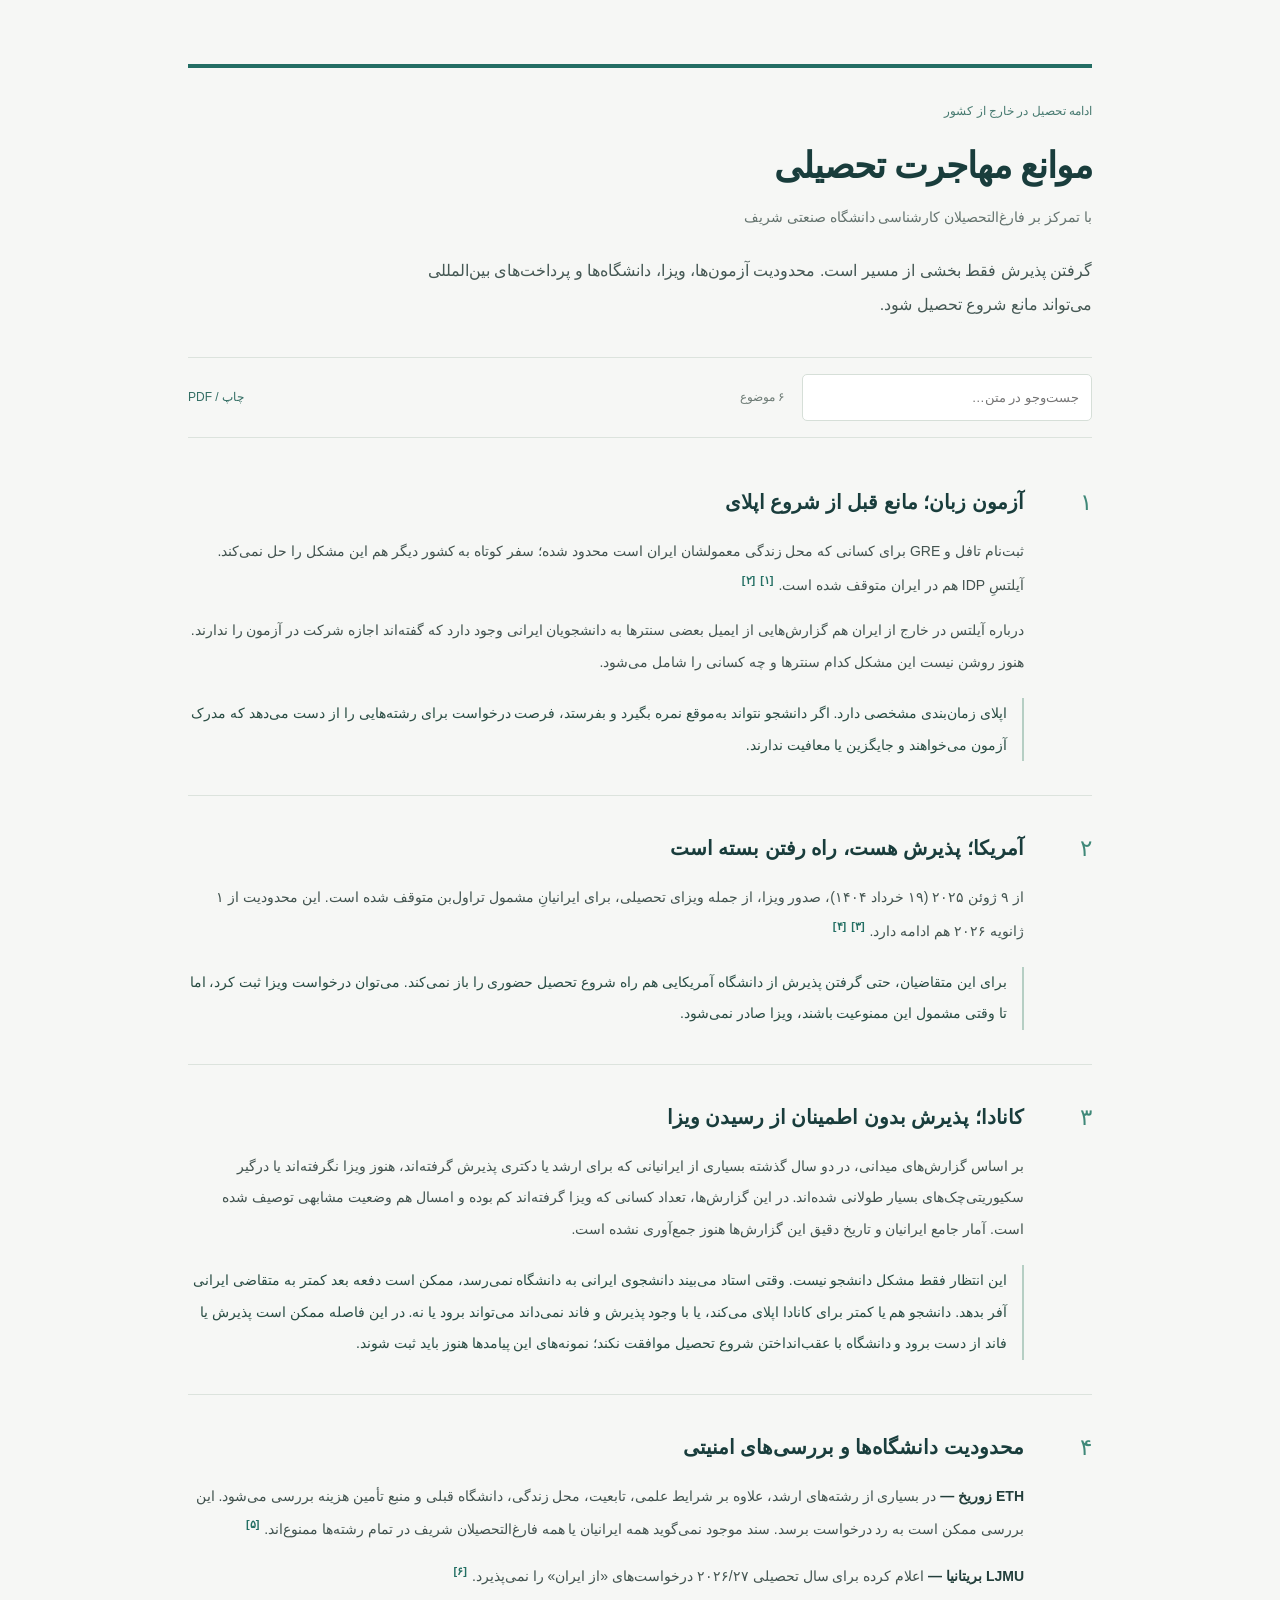
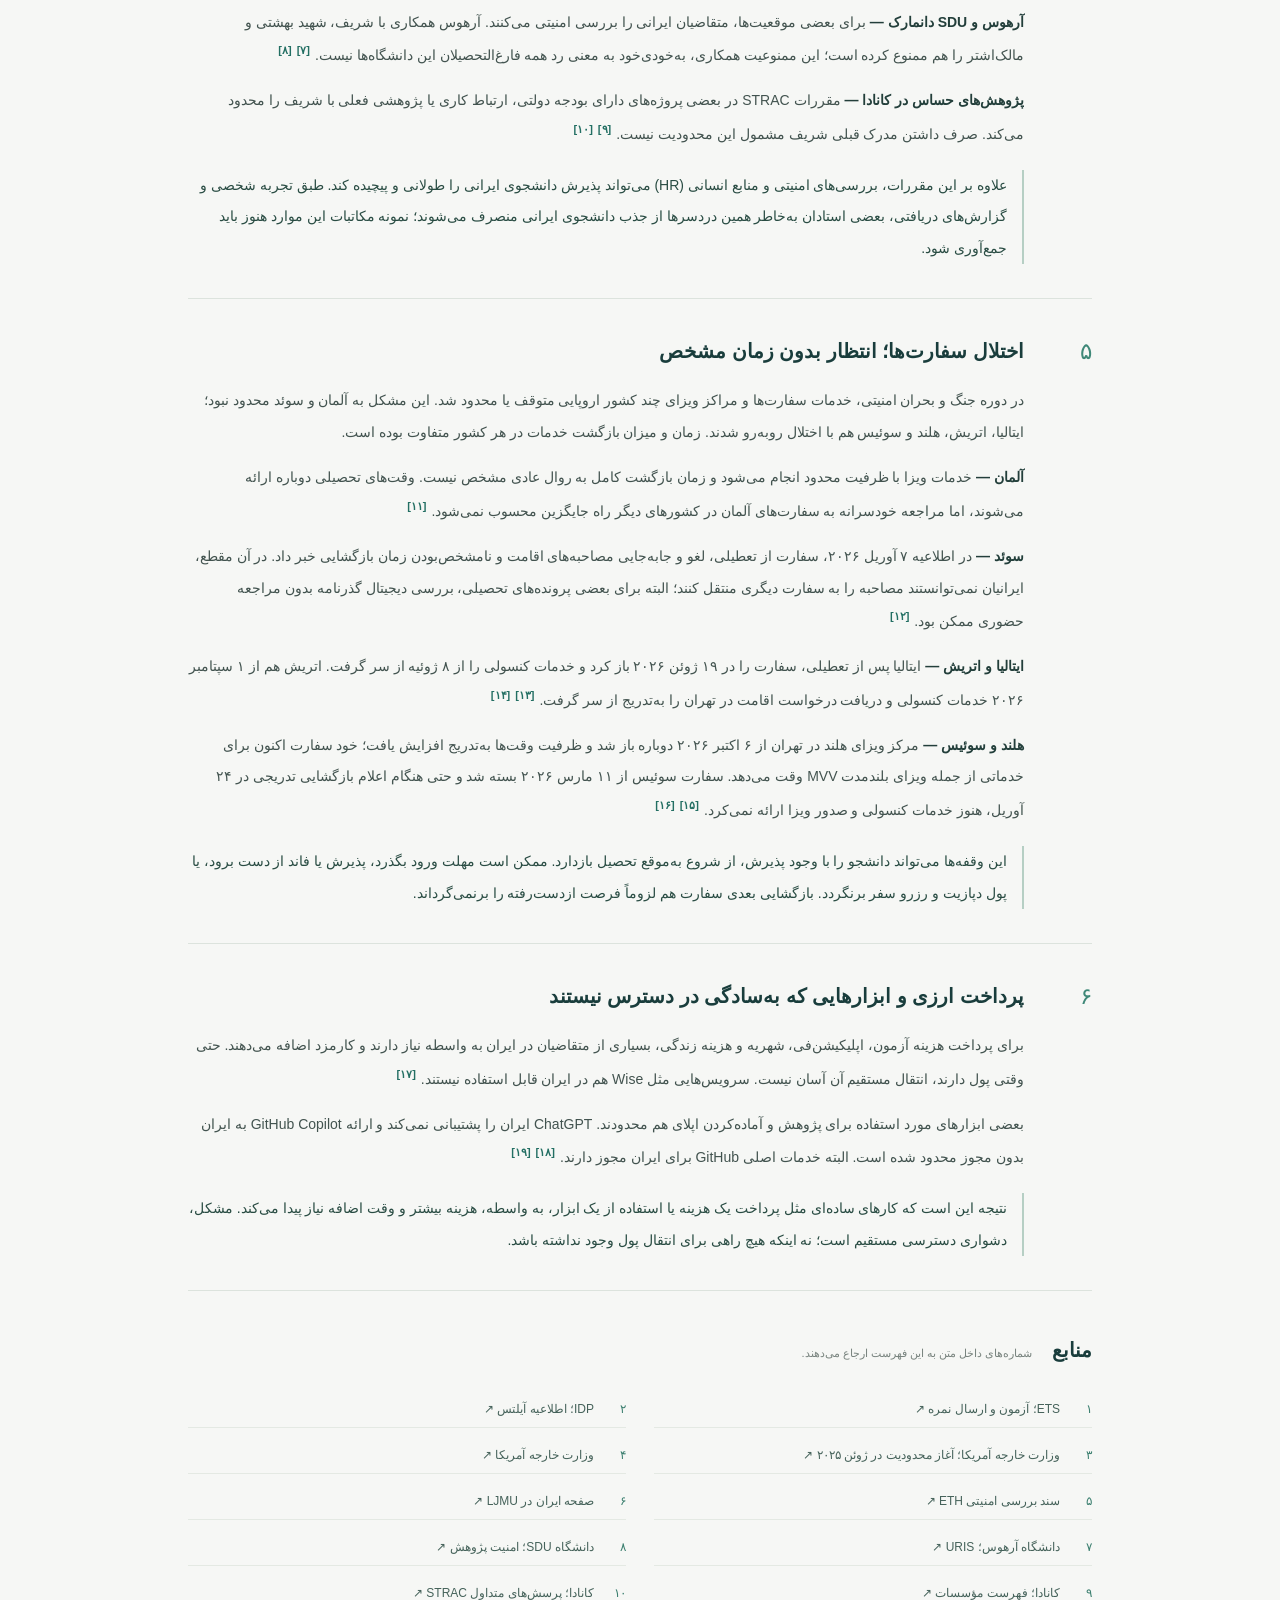
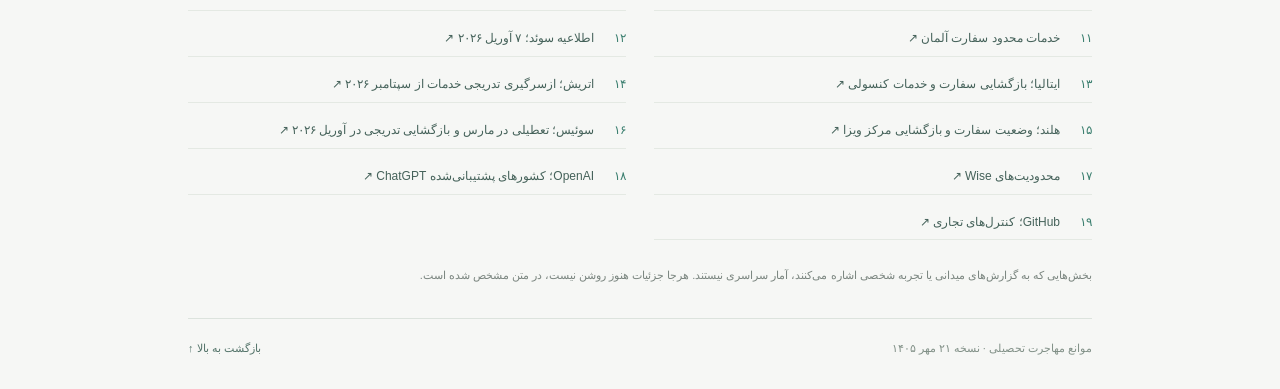
==== commit 8e218dc7: "Document disruptions at six European embassies with official sources" ====
--- a/review.html
+++ b/review.html
@@ -156,6 +156,22 @@
   "chatgpt": [
     "OpenAI؛ کشورهای پشتیبانی‌شده ChatGPT",
     "https://help.openai.com/en/articles/7947663-chatgpt-supported-countries"
+  ],
+  "italyReopen": [
+    "ایتالیا؛ بازگشایی سفارت و خدمات کنسولی",
+    "https://ambteheran.esteri.it/it/news/dall_ambasciata/2026/08/lambasciata-ditalia-comunica-la-ripresa-delle-attivita-a-teheran-a-partire-dal-19-giugno-2026/"
+  ],
+  "austriaEmbassy": [
+    "اتریش؛ ازسرگیری تدریجی خدمات از سپتامبر ۲۰۲۶",
+    "https://www.bmeia.gv.at/oeb-teheran"
+  ],
+  "dutchEmbassy": [
+    "هلند؛ وضعیت سفارت و بازگشایی مرکز ویزا",
+    "https://www.netherlandsworldwide.nl/crisis/iran/faq"
+  ],
+  "swissEmbassy": [
+    "سوئیس؛ تعطیلی در مارس و بازگشایی تدریجی در آوریل ۲۰۲۶",
+    "https://www.aboutswitzerland.eda.admin.ch/en/newnsb/MJg1PNTQB9x9F36KO7oLF"
   ]
 };
 const rawRows=[
@@ -214,13 +230,17 @@
   ],
   [
     "اختلال سفارت‌ها؛ انتظار بدون زمان مشخص",
-    "خدمات بعضی سفارت‌های اروپایی، از جمله آلمان و سوئد، دچار تعطیلی یا محدودیت جدی شده است. این اختلال، کار دانشجویانی را که برای ویزا اقدام می‌کنند عقب می‌اندازد.\nبر اساس گزارش‌های دریافتی، این مشکلات از دی‌ماه تا زمان تهیه گزارش، در دوره جنگ و پس از آن ادامه داشته است. بعضی متقاضیان هم راه جایگزین روشنی برای اقدام از کشور دیگر نداشته‌اند. سال و بازه دقیق تعطیلی و شرایط هر سفارت هنوز باید تکمیل شود.\nدانشجو با وجود پذیرش باید منتظر بماند، بدون اینکه بداند خدمات چه زمانی دوباره شروع می‌شود. ممکن است مهلت ورود به دانشگاه بگذرد، پذیرش یا فاند از دست برود، یا پول دپازیت و رزرو سفر برنگردد. این پیامدها به شرایط هر پرونده بستگی دارد.",
+    "در دوره جنگ و بحران امنیتی، خدمات سفارت‌ها و مراکز ویزای چند کشور اروپایی متوقف یا محدود شد. این مشکل به آلمان و سوئد محدود نبود؛ ایتالیا، اتریش، هلند و سوئیس هم با اختلال روبه‌رو شدند. زمان و میزان بازگشت خدمات در هر کشور متفاوت بوده است.\nآلمان: خدمات ویزا با ظرفیت محدود انجام می‌شود و زمان بازگشت کامل به روال عادی مشخص نیست. وقت‌های تحصیلی دوباره ارائه می‌شوند، اما مراجعه خودسرانه به سفارت‌های آلمان در کشورهای دیگر راه جایگزین محسوب نمی‌شود.\nسوئد: در اطلاعیه ۷ آوریل ۲۰۲۶، سفارت از تعطیلی، لغو و جابه‌جایی مصاحبه‌های اقامت و نامشخص‌بودن زمان بازگشایی خبر داد. در آن مقطع، ایرانیان نمی‌توانستند مصاحبه را به سفارت دیگری منتقل کنند؛ البته برای بعضی پرونده‌های تحصیلی، بررسی دیجیتال گذرنامه بدون مراجعه حضوری ممکن بود.\nایتالیا و اتریش: ایتالیا پس از تعطیلی، سفارت را در ۱۹ ژوئن ۲۰۲۶ باز کرد و خدمات کنسولی را از ۸ ژوئیه از سر گرفت. اتریش هم از ۱ سپتامبر ۲۰۲۶ خدمات کنسولی و دریافت درخواست اقامت در تهران را به‌تدریج از سر گرفت.\nهلند و سوئیس: مرکز ویزای هلند در تهران از ۶ اکتبر ۲۰۲۶ دوباره باز شد و ظرفیت وقت‌ها به‌تدریج افزایش یافت؛ خود سفارت اکنون برای خدماتی از جمله ویزای بلندمدت MVV وقت می‌دهد. سفارت سوئیس از ۱۱ مارس ۲۰۲۶ بسته شد و حتی هنگام اعلام بازگشایی تدریجی در ۲۴ آوریل، هنوز خدمات کنسولی و صدور ویزا ارائه نمی‌کرد.\nاین وقفه‌ها می‌تواند دانشجو را با وجود پذیرش، از شروع به‌موقع تحصیل بازدارد. ممکن است مهلت ورود بگذرد، پذیرش یا فاند از دست برود، یا پول دپازیت و رزرو سفر برنگردد. بازگشایی بعدی سفارت هم لزوماً فرصت ازدست‌رفته را برنمی‌گرداند.",
     "سفر و ارتباط",
-    "ناقص",
-    "اصل اختلال تأیید شده؛ بازه و وضعیت هر سفارت نیازمند تکمیل",
+    "دارد",
+    "اختلال و تاریخ‌های ذکرشده مستند به اطلاعیه‌های رسمی",
     [
       "germany",
-      "sweden"
+      "sweden",
+      "italyReopen",
+      "austriaEmbassy",
+      "dutchEmbassy",
+      "swissEmbassy"
     ],
     "۱۳، ۱۴، ۳۰",
     "نویسنده"
@@ -336,17 +356,40 @@
     "title": "اختلال سفارت‌ها؛ انتظار بدون زمان مشخص",
     "blocks": [
       {
-        "text": "خدمات بعضی سفارت‌های اروپایی، از جمله آلمان و سوئد، دچار تعطیلی یا محدودیت جدی شده است. این اختلال، کار دانشجویانی را که برای ویزا اقدام می‌کنند عقب می‌اندازد.",
-        "refs": [
-          "germany",
+        "text": "در دوره جنگ و بحران امنیتی، خدمات سفارت‌ها و مراکز ویزای چند کشور اروپایی متوقف یا محدود شد. این مشکل به آلمان و سوئد محدود نبود؛ ایتالیا، اتریش، هلند و سوئیس هم با اختلال روبه‌رو شدند. زمان و میزان بازگشت خدمات در هر کشور متفاوت بوده است."
+      },
+      {
+        "label": "آلمان",
+        "text": "خدمات ویزا با ظرفیت محدود انجام می‌شود و زمان بازگشت کامل به روال عادی مشخص نیست. وقت‌های تحصیلی دوباره ارائه می‌شوند، اما مراجعه خودسرانه به سفارت‌های آلمان در کشورهای دیگر راه جایگزین محسوب نمی‌شود.",
+        "refs": [
+          "germany"
+        ]
+      },
+      {
+        "label": "سوئد",
+        "text": "در اطلاعیه ۷ آوریل ۲۰۲۶، سفارت از تعطیلی، لغو و جابه‌جایی مصاحبه‌های اقامت و نامشخص‌بودن زمان بازگشایی خبر داد. در آن مقطع، ایرانیان نمی‌توانستند مصاحبه را به سفارت دیگری منتقل کنند؛ البته برای بعضی پرونده‌های تحصیلی، بررسی دیجیتال گذرنامه بدون مراجعه حضوری ممکن بود.",
+        "refs": [
           "sweden"
         ]
       },
       {
-        "text": "بر اساس گزارش‌های دریافتی، این مشکلات از دی‌ماه تا زمان تهیه گزارش، در دوره جنگ و پس از آن ادامه داشته است. بعضی متقاضیان هم راه جایگزین روشنی برای اقدام از کشور دیگر نداشته‌اند. سال و بازه دقیق تعطیلی و شرایط هر سفارت هنوز باید تکمیل شود."
-      },
-      {
-        "text": "دانشجو با وجود پذیرش باید منتظر بماند، بدون اینکه بداند خدمات چه زمانی دوباره شروع می‌شود. ممکن است مهلت ورود به دانشگاه بگذرد، پذیرش یا فاند از دست برود، یا پول دپازیت و رزرو سفر برنگردد. این پیامدها به شرایط هر پرونده بستگی دارد.",
+        "label": "ایتالیا و اتریش",
+        "text": "ایتالیا پس از تعطیلی، سفارت را در ۱۹ ژوئن ۲۰۲۶ باز کرد و خدمات کنسولی را از ۸ ژوئیه از سر گرفت. اتریش هم از ۱ سپتامبر ۲۰۲۶ خدمات کنسولی و دریافت درخواست اقامت در تهران را به‌تدریج از سر گرفت.",
+        "refs": [
+          "italyReopen",
+          "austriaEmbassy"
+        ]
+      },
+      {
+        "label": "هلند و سوئیس",
+        "text": "مرکز ویزای هلند در تهران از ۶ اکتبر ۲۰۲۶ دوباره باز شد و ظرفیت وقت‌ها به‌تدریج افزایش یافت؛ خود سفارت اکنون برای خدماتی از جمله ویزای بلندمدت MVV وقت می‌دهد. سفارت سوئیس از ۱۱ مارس ۲۰۲۶ بسته شد و حتی هنگام اعلام بازگشایی تدریجی در ۲۴ آوریل، هنوز خدمات کنسولی و صدور ویزا ارائه نمی‌کرد.",
+        "refs": [
+          "dutchEmbassy",
+          "swissEmbassy"
+        ]
+      },
+      {
+        "text": "این وقفه‌ها می‌تواند دانشجو را با وجود پذیرش، از شروع به‌موقع تحصیل بازدارد. ممکن است مهلت ورود بگذرد، پذیرش یا فاند از دست برود، یا پول دپازیت و رزرو سفر برنگردد. بازگشایی بعدی سفارت هم لزوماً فرصت ازدست‌رفته را برنمی‌گرداند.",
         "effect": true
       }
     ],
